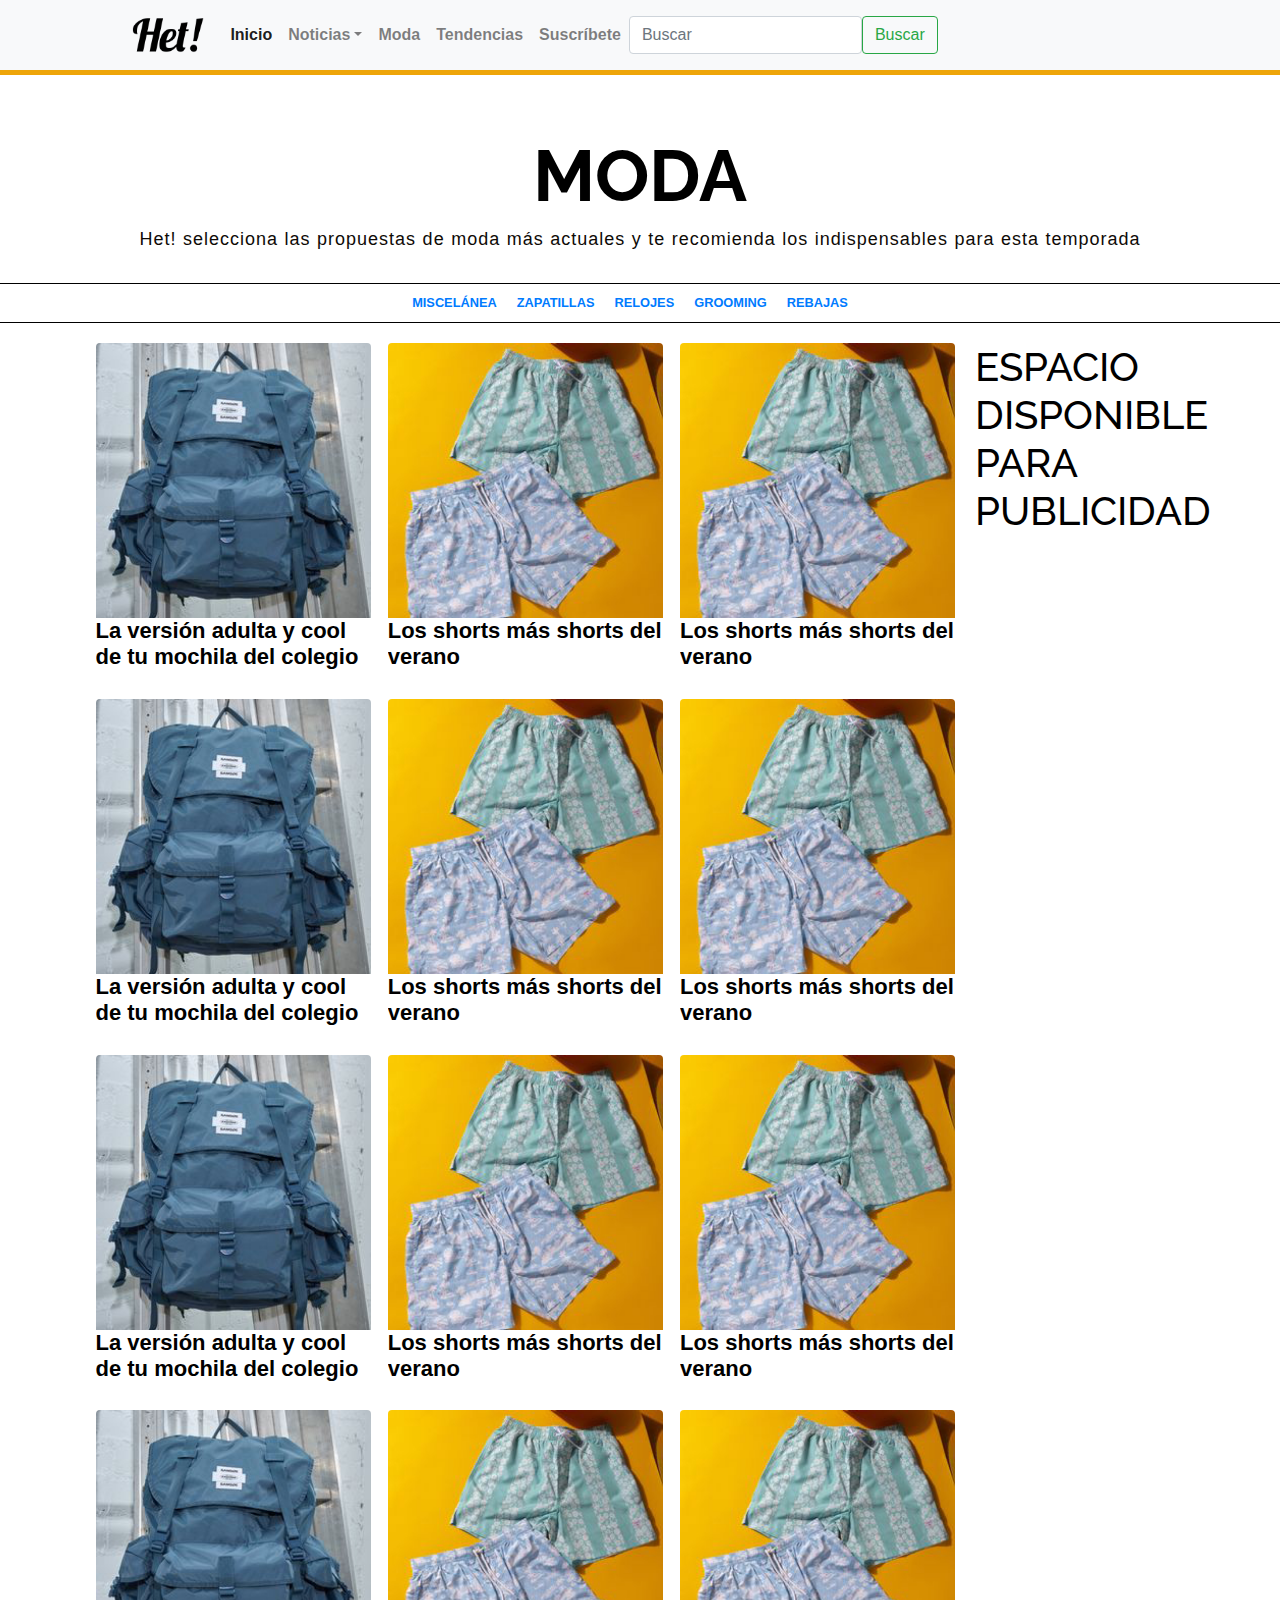
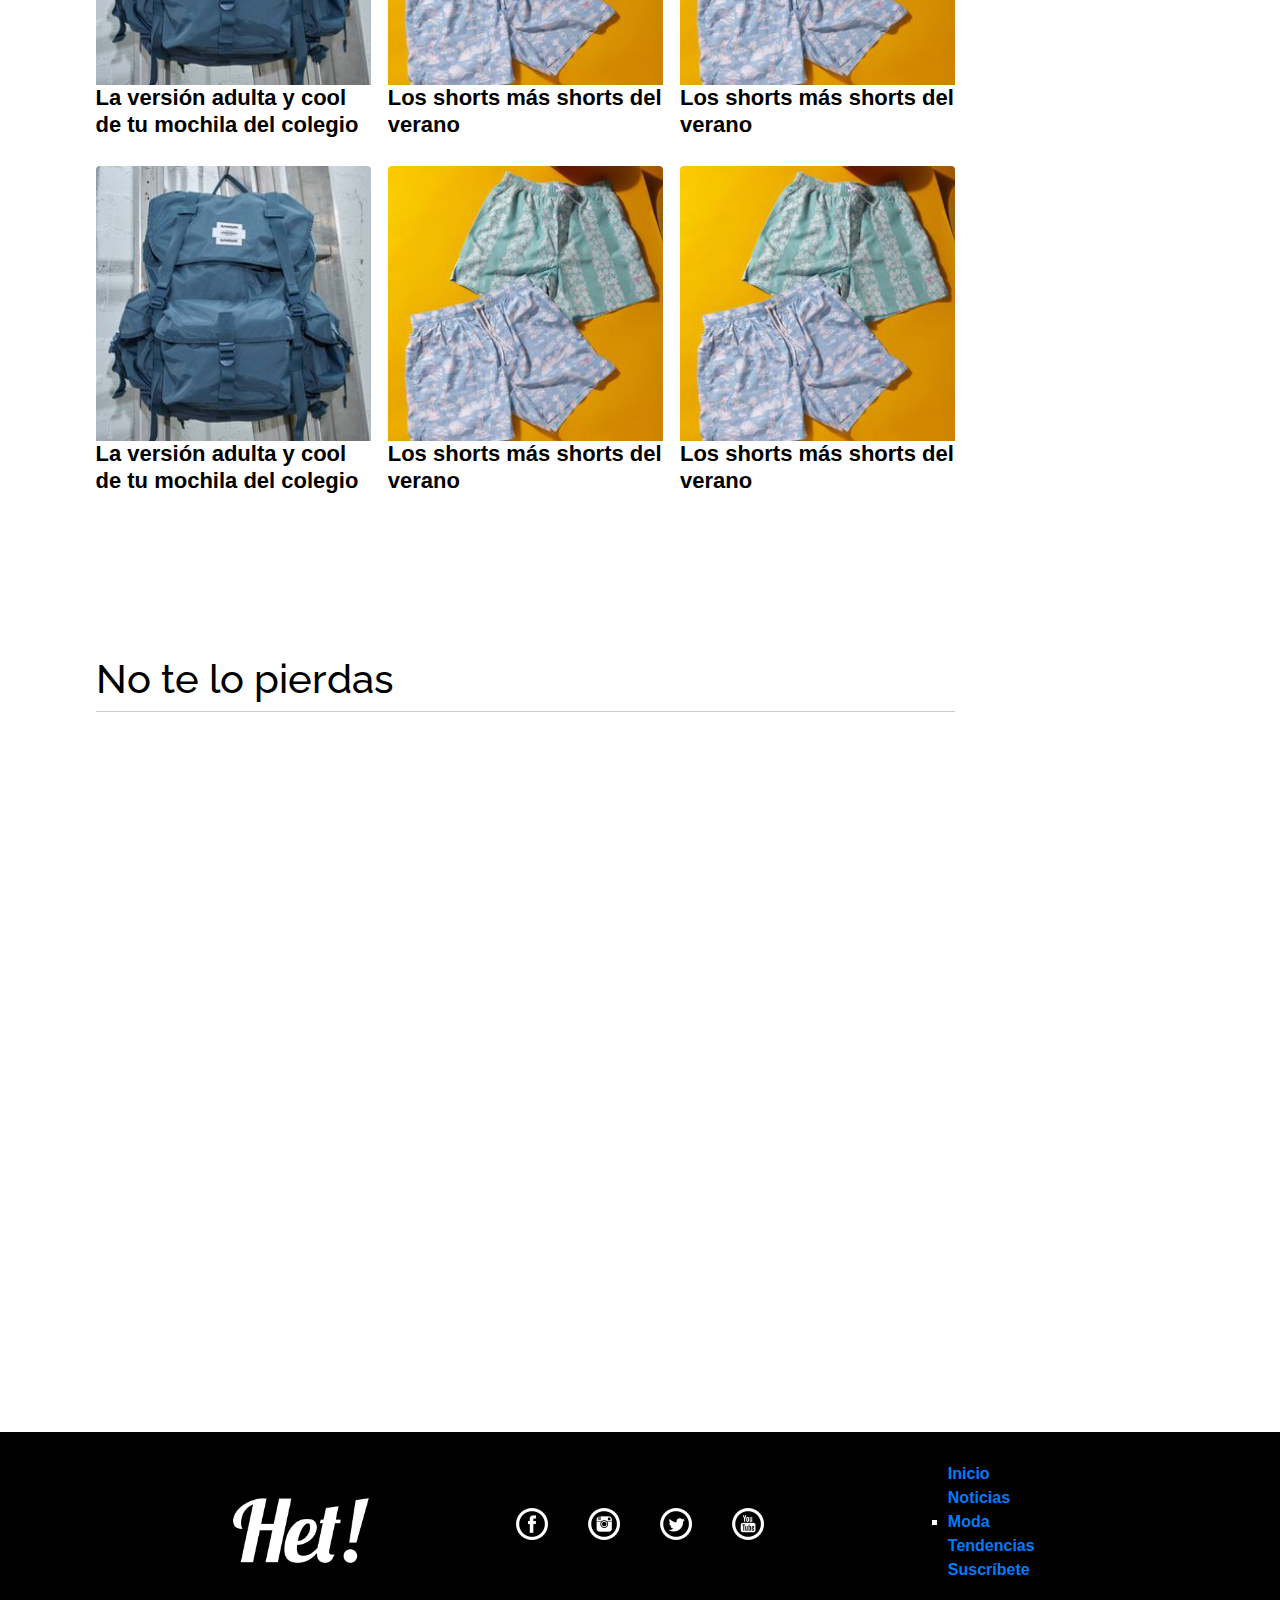
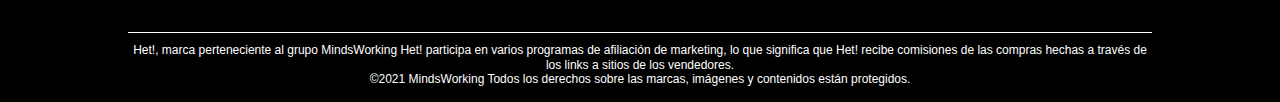
==== pages/moda.html @ ad74286b "primer-commit" ====
<!DOCTYPE html>
<html lang="en">
<head>
    <meta charset="UTF-8">
    <meta http-equiv="X-UA-Compatible" content="IE=edge">
    <meta name="viewport" content="width=device-width, initial-scale=1.0">
    <meta name="description" content="Moda, últimas tendencias de temporada en moda, Consejos de belleza y  total looks  ">
    <meta name="keywords" content="moda, ropa, looks, belleza, cuidado personal, Grooming, temporada">
    <link rel="stylesheet" href="https://maxcdn.bootstrapcdn.com/bootstrap/4.5.2/css/bootstrap.min.css">
    <link href="https://cdn.jsdelivr.net/npm/bootstrap@5.0.2/dist/css/bootstrap.min.css" rel="stylesheet" integrity="sha384-EVSTQN3/azprG1Anm3QDgpJLIm9Nao0Yz1ztcQTwFspd3yD65VohhpuuCOmLASjC" crossorigin="anonymous">
    <link rel="stylesheet" href="../scss/styles.css">
    <link rel="preconnect" href="https://fonts.googleapis.com">
    <link rel="preconnect" href="https://fonts.gstatic.com" crossorigin>
    <link href="https://fonts.googleapis.com/css2?family=Raleway:wght@900&display=swap" rel="stylesheet">
    
    <title>Moda | Het!</title>
</head>
<body>
    <!--este es el principio del sitio web-->
    <div class="moda">
        <header class="header">
            <div class="cabecera">
                <div class="container-fluid">
                    <nav class="navbar navbar-expand-lg navbar-light bg-light" >
                        <div class="imagen">
                            <a class="navbar-brand" href="../index.html">
                                <img src="../imagenes/hetlog.png"  height= "44" alt="">
                            </a>
                        </div>
                        <button class="navbar-toggler" type="button" data-bs-toggle="collapse" data-bs-target="#navbarSupportedContent" aria-controls="navbarSupportedContent" aria-expanded="false" aria-label="Toggle navigation">
                            <span class="navbar-toggler-icon"></span>
                        </button>
                        <div class="collapse navbar-collapse" id="navbarSupportedContent">
                            <ul class="navbar-nav ms-auto mb-2 mb-lg-0">
                                <li class="nav-item">
                                    <a class="nav-link active" aria-current="page" href="../index.html">Inicio <a>
                                </li>
                                <li class="nav-item dropdown"><a class="nav-link dropdown-toggle" href="pages/noticias.html" id="navbarDropdown" role="button" data-bs-toggle="dropdown" aria-expanded="false">Noticias</a>
                                    <ul class="dropdown-menu" aria-labelledby="navbarDropdown">
                                        <li><a class="dropdown-item" href="noticias.html">Editorial</a></li>
                                        <li><hr class="dropdown-divider"></li>
                                        <li><a class="dropdown-item" href="noticias.html">Política</a></li>
                                        <li><hr class="dropdown-divider"></li>
                                        <li><a class="dropdown-item" href="noticias.html">Cultura</a></li>
                                        <li><hr class="dropdown-divider"></li>
                                        <li><a class="dropdown-item" href="noticias.html">Deportes</a></li>
                                    </ul>
                                </li>
                                <li class="nav-item"><a class="nav-link" href="../pages/moda.html ">Moda</a></li>
                                <li class="nav-item"><a class="nav-link" href="../pages/tendencias.html">Tendencias</a></li>
                                <li class="nav-item"><a class="nav-link" href="../pages/suscribirse.html">Suscríbete</a></li>
                            </ul>
                            <form class="d-flex" >
                                <input class="form-control me-2" type="search" placeholder="Buscar" aria-label="buscar">
                                <button class="btn btn-outline-success" type="submit">Buscar</button>
                            </form>
                        </div>
                    </div>
                </nav>
            </div>
            <div class="lineaNaranja"></div>
        </header> 
        <section class="menuModa">
            <div class="seccion"><h1>Moda</h1> <p>Het! selecciona las propuestas de moda más actuales y te recomienda los indispensables para esta temporada</p>
            </div>
            <div class="nav_moda">
                <nav class="nav_moda_list">
                    <ul>
                        <li ><a href=""> MISCELÁNEA </a></li>
                        <li><a href="">ZAPATILLAS </a></li>
                        <li><a href="">RELOJES</a></li>
                        <li><a href="">GROOMING</a></li>
                        <li><a href=""> REBAJAS</a></li>
                    </ul>
                </nav>
            </div>
        </section>-->
        <section class="galery"><!--Sección2 zapatillas--> 
            <div class="flex1">
                <div class="block">
                    <div class="card">
                        <div class="card__thumbnail">
                            <img class=card__img src="../imagenes/mochila.jpg" alt="mochila"width=100% > 
                        </div>
                        <div class="card__enlace">
                            <a class=card__link href="">
                                <h2 class=card__titulo>La versión adulta y cool de tu mochila del colegio</h2>
                            </a>
                        </div>
                    </div>
                    <div class="card">
                        <div class="card__thumbnail">
                            <img class=card__img src="../imagenes/shorts.jpg" alt="shorts de baño">
                        </div>
                        <div class="card__enlace">
                            <a class="card__link" href="">
                                <h2 class="card__titulo">Los shorts más shorts del verano</h2>
                            </a>
                        </div>
                    </div>
                    <div class="card">
                        <div class="card__thumbnail">
                            <img class=card__img src="../imagenes/shorts.jpg" alt="shorts de baño">
                        </div>
                        <div class="card__enlace">
                            <a class="card__link" href="">
                                <h2 class="card__titulo">Los shorts más shorts del verano</h2>
                            </a>
                        </div>
                    </div>
                </div>
                <div class="block">
                    <div class="card">
                        <div class="card__thumbnail">
                            <img class=card__img src="../imagenes/mochila.jpg" alt="mochila"width=100% > 
                        </div>
                        <div class="card__enlace">
                            <a class=card__link href="">
                                <h2 class=card__titulo>La versión adulta y cool de tu mochila del colegio</h2>
                            </a>
                        </div>
                    </div>
                    <div class="card">
                        <div class="card__thumbnail">
                            <img class=card__img src="../imagenes/shorts.jpg" alt="shorts de baño">
                        </div>
                        <div class="card__enlace">
                            <a class="card__link" href="">
                                <h2 class="card__titulo">Los shorts más shorts del verano</h2>
                            </a>
                        </div>
                    </div>
                    <div class="card">
                        <div class="card__thumbnail">
                            <img class=card__img src="../imagenes/shorts.jpg" alt="shorts de baño">
                        </div>
                        <div class="card__enlace">
                            <a class="card__link" href="">
                                <h2 class="card__titulo">Los shorts más shorts del verano</h2>
                            </a>
                        </div>
                    </div>
                </div>
                <div class="block">
                    <div class="card">
                        <div class="card__thumbnail">
                            <img class=card__img src="../imagenes/mochila.jpg" alt="mochila"width=100% > 
                        </div>
                        <div class="card__enlace">
                            <a class=card__link href="">
                                <h2 class=card__titulo>La versión adulta y cool de tu mochila del colegio</h2>
                            </a>
                        </div>
                    </div>
                    <div class="card">
                        <div class="card__thumbnail">
                            <img class=card__img src="../imagenes/shorts.jpg" alt="shorts de baño">
                        </div>
                        <div class="card__enlace">
                            <a class="card__link" href="">
                                <h2 class="card__titulo">Los shorts más shorts del verano</h2>
                            </a>
                        </div>
                    </div>
                    <div class="card">
                        <div class="card__thumbnail">
                            <img class=card__img src="../imagenes/shorts.jpg" alt="shorts de baño">
                        </div>
                        <div class="card__enlace">
                            <a class="card__link" href="">
                                <h2 class="card__titulo">Los shorts más shorts del verano</h2>
                            </a>
                        </div>
                    </div>
                </div>
                <div class="block">
                    <div class="card">
                        <div class="card__thumbnail">
                            <img class=card__img src="../imagenes/mochila.jpg" alt="mochila"width=100% > 
                        </div>
                        <div class="card__enlace">
                            <a class=card__link href="">
                                <h2 class=card__titulo>La versión adulta y cool de tu mochila del colegio</h2>
                            </a>
                        </div>
                    </div>
                    <div class="card">
                        <div class="card__thumbnail">
                            <img class=card__img src="../imagenes/shorts.jpg" alt="shorts de baño">
                        </div>
                        <div class="card__enlace">
                            <a class="card__link" href="">
                                <h2 class="card__titulo">Los shorts más shorts del verano</h2>
                            </a>
                        </div>
                    </div>
                    <div class="card">
                        <div class="card__thumbnail">
                            <img class=card__img src="../imagenes/shorts.jpg" alt="shorts de baño">
                        </div>
                        <div class="card__enlace">
                            <a class="card__link" href="">
                                <h2 class="card__titulo">Los shorts más shorts del verano</h2>
                            </a>
                        </div>
                    </div>
                </div>
                <div class="block">
                    <div class="card">
                        <div class="card__thumbnail">
                            <img class=card__img src="../imagenes/mochila.jpg" alt="mochila"width=100% > 
                        </div>
                        <div class="card__enlace">
                            <a class=card__link href="">
                                <h2 class=card__titulo>La versión adulta y cool de tu mochila del colegio</h2>
                            </a>
                        </div>
                    </div>
                    <div class="card">
                        <div class="card__thumbnail">
                            <img class=card__img src="../imagenes/shorts.jpg" alt="shorts de baño">
                        </div>
                        <div class="card__enlace">
                            <a class="card__link" href="">
                                <h2 class="card__titulo">Los shorts más shorts del verano</h2>
                            </a>
                        </div>
                    </div>
                    <div class="card">
                        <div class="card__thumbnail">
                            <img class=card__img src="../imagenes/shorts.jpg" alt="shorts de baño">
                        </div>
                        <div class="card__enlace">
                            <a class="card__link" href="">
                                <h2 class="card__titulo">Los shorts más shorts del verano</h2>
                            </a>
                        </div>
                    </div>
                </div>
            </div>
        </section>
        <section class="galery2"> 
            <div class="multimedia">
                <h1 class="multimedia__titulo">No te lo pierdas</h1>
                <div class="multimedia__lineaGris"></div>  
                <iframe class="multimedia__video"  src="https://www.youtube.com/embed/0ZiB2ycgW0U" title="YouTube video player" frameborder="0" allow="accelerometer; autoplay; clipboard-write; encrypted-media; gyroscope; picture-in-picture" allowfullscreen="">
                </iframe>
            </div>

        </section>
        <section class="publicidad"> <!--Sección2 Grooming-->
            <div><h1>ESPACIO DISPONIBLE PARA PUBLICIDAD</h1></div>
        </section>
        <footer class="footer">
            <div class="contenedorFooter">
                <div class="logoFooter">
                    <img class="logoFooter__img" src="../imagenes/het-white.png" alt="">
                </div>
                <div class="social">
                    <ul class="social__list">
                        <li class="social__item" > 
                            <a class="social__link" href="https://es-la.facebook.com/" target="_blank">
                                <img class="social__img" src="../imagenes/face.png" alt="">
                            </a>
                        </li>
                        <li class="social__item">
                            <a class="social__link" href="https://www.instagram.com/?hl=es-la" target="_blank">
                                <img class="social__img" src="../imagenes/ig.png" alt="">
                            </a>
                        </li>
                        <li class="social__item">
                            <a class="social__link" href="https://twitter.com/"target="_blank">
                                <img class="social__img" src="../imagenes/twitter.png" alt="">
                            </a>
                        </li>
                        <li class="social__item">
                            <a class="social__link" href="https://youtube.com/"target="_blank">
                                <img class="social__img" src="../imagenes/utube.png" alt="">
                            </a>
                        </li>
                    </ul>
                </div>
                <div class="cajaMenu">
                    <nav class="navfooter">
                        <ul class="navfooter__list">
                            <li class="navfooter__item ">
                                <a class="navfooter__link" href="../index.html">Inicio</a>
                            </li>
                            <li class="navfooter__item">
                                <a class="navfooter__link" href="noticias.html">Noticias</a>
                            </li>
                            <li class="navfooter__item navfooter__item--active">
                                <a class="navfooter__link " href="moda.html">Moda</a>
                            </li>
                            <li class="navfooter__item">
                                <a class="navfooter__link" href="tendencias.html">Tendencias</a>
                            </li>
                            <li class="navfooter__item"> 
                                <a class="navfooter__link" href="suscribete.html">Suscríbete</a>
                            </li>
                        </ul>
                    </nav>
                </div>
            </div>
            <div class="creditos">
                <h3>Het!, marca perteneciente al grupo MindsWorking
                    Het! participa en varios programas de afiliación de marketing, lo que significa que Het! recibe comisiones de las compras hechas a través de los links a sitios de los vendedores. <br>
                    ©2021 MindsWorking Todos los derechos sobre las marcas, imágenes y contenidos están protegidos.</h3>
            </div>
        </footer>
    </div>
    <script src="https://cdn.jsdelivr.net/npm/@popperjs/core@2.9.2/dist/umd/popper.min.js" integrity="sha384-IQsoLXl5PILFhosVNubq5LC7Qb9DXgDA9i+tQ8Zj3iwWAwPtgFTxbJ8NT4GN1R8p" crossorigin="anonymous"></script>
    <script src="https://cdn.jsdelivr.net/npm/bootstrap@5.0.2/dist/js/bootstrap.min.js" integrity="sha384-cVKIPhGWiC2Al4u+LWgxfKTRIcfu0JTxR+EQDz/bgldoEyl4H0zUF0QKbrJ0EcQF" crossorigin="anonymous"></script>
    <script src="https://ajax.googleapis.com/ajax/libs/jquery/3.5.1/jquery.min.js"></script>
    <script src="https://cdnjs.cloudflare.com/ajax/libs/popper.js/1.16.0/umd/popper.min.js"></script>
    <script src="https://maxcdn.bootstrapcdn.com/bootstrap/4.5.2/js/bootstrap.min.js"></script>

</body>
</html>
---- scss/styles.css ----
* {
  margin: 0;
  padding: 0;
  -webkit-box-sizing: border-box;
          box-sizing: border-box;
}

/*-------GRIDS AREAS-------*/
.mother {
  display: -ms-grid;
  display: grid;
  -ms-grid-columns: (1fr)[4];
      grid-template-columns: repeat(4, 1fr);
  -ms-grid-rows: 0.075fr 0.65fr 1fr 0.2fr 0.5fr 0.30fr;
      grid-template-rows: 0.075fr 0.65fr 1fr 0.2fr 0.5fr 0.30fr;
  grid-gap: 20px;
      grid-template-areas: "header header header header" "principal principal principal principal" "last last last last" "wish wish wish wish" "leer leer leer leer" "footer footer footer footer";
}

header {
  -ms-grid-row: 1;
  -ms-grid-column: 1;
  -ms-grid-column-span: 4;
  grid-area: header;
  width: 100%;
  background-color: #f8f9fa;
  position: fixed;
  top: 0px;
  z-index: 1000;
}

header .lineaNaranja {
  background-color: #eea509;
  width: 100%;
  height: 5px;
  z-index: 2000;
}

.principal {
  -ms-grid-row: 2;
  -ms-grid-column: 1;
  -ms-grid-column-span: 4;
  grid-area: principal;
}

.last {
  -ms-grid-row: 3;
  -ms-grid-column: 1;
  -ms-grid-column-span: 3;
  grid-area: last;
}

.wish {
  -ms-grid-row: 4;
  -ms-grid-column: 1;
  -ms-grid-column-span: 3;
  grid-area: wish;
}

.leer {
  -ms-grid-row: 5;
  -ms-grid-column: 1;
  -ms-grid-column-span: 4;
  grid-area: leer;
}

.footer {
  -ms-grid-row: 5;
  -ms-grid-column: 1;
  -ms-grid-column-span: 4;
  grid-area: footer;
  background-color: black;
}

/*SECCIONES-------------------------------------*/
/*-----HEADER-----*/
.cabecera {
  /*caja contenedora de logo +menu*/
  width: 82.5%;
  height: 70px;
  margin: auto;
  padding: 0%;
}

.cabecera .container-fluid {
  padding-right: 0;
  padding-left: 0;
  margin: 0;
}

.cabecera .container-fluid .navbar {
  height: 100%;
  width: 100%;
  margin: 0;
}

.cabecera .container-fluid .navbar .nav-item {
  font-family: Arial, Helvetica, sans-serif;
  font-weight: bold;
}

/*PRINCIPAL CARROUSEL ----*/
#demo {
  width: 80%;
  margin-left: auto;
  margin-right: auto;
  padding-top: 25px;
}

#demo .carousel-inner img {
  width: 100%;
  height: 100%;
}

#demo .carousel-caption h1 {
  color: white;
  text-shadow: 1px 1px 5px black;
}

/*----LO ULTIMO ----*/
.columnasContenedor {
  width: 80%;
  height: auto;
  -webkit-box-sizing: border-box;
          box-sizing: border-box;
  margin-right: auto;
  margin-left: auto;
  margin-bottom: 30px;
  display: -webkit-box;
  display: -ms-flexbox;
  display: flex;
  -webkit-box-orient: horizontal;
  -webkit-box-direction: normal;
      -ms-flex-direction: row;
          flex-direction: row;
  -ms-flex-wrap: nowrap;
      flex-wrap: nowrap;
  -webkit-box-align: stretch;
      -ms-flex-align: stretch;
          align-items: stretch;
  -webkit-box-pack: justify;
      -ms-flex-pack: justify;
          justify-content: space-between;
  -ms-flex-preferred-size: 100%;
      flex-basis: 100%;
}

.columnasContenedor .column1 {
  width: 48%;
  -ms-flex-wrap: nowrap;
      flex-wrap: nowrap;
  display: -webkit-box;
  display: -ms-flexbox;
  display: flex;
  -webkit-box-orient: vertical;
  -webkit-box-direction: normal;
      -ms-flex-direction: column;
          flex-direction: column;
  overflow: hidden;
  -webkit-box-flex: 1;
      -ms-flex-positive: 1;
          flex-grow: 1;
  margin-right: 15px;
}

.columnasContenedor .column1 .art__img--big {
  width: 120%;
}

.columnasContenedor .column2 {
  width: 24%;
  display: -webkit-box;
  display: -ms-flexbox;
  display: flex;
  -webkit-box-orient: vertical;
  -webkit-box-direction: normal;
      -ms-flex-direction: column;
          flex-direction: column;
  -ms-flex-line-pack: center;
      align-content: center;
  -ms-flex-wrap: nowrap;
      flex-wrap: nowrap;
  overflow: hidden;
  margin-right: 15px;
  -webkit-box-pack: justify;
      -ms-flex-pack: justify;
          justify-content: space-between;
}

.columnasContenedor .column2 .art__img {
  width: 100%;
}

.columnasContenedor .column3 {
  width: 24%;
  display: -webkit-box;
  display: -ms-flexbox;
  display: flex;
  -webkit-box-orient: vertical;
  -webkit-box-direction: normal;
      -ms-flex-direction: column;
          flex-direction: column;
  -webkit-box-pack: justify;
      -ms-flex-pack: justify;
          justify-content: space-between;
  -ms-flex-wrap: nowrap;
      flex-wrap: nowrap;
}

.columnasContenedor .column3 .art__img {
  width: 100%;
}

/*----LISTA DE DESEOS ----*/
.flex1 {
  margin-left: auto;
  margin-right: auto;
  width: 80%;
  height: 365px;
  display: -webkit-box;
  display: -ms-flexbox;
  display: flex;
  -webkit-box-orient: horizontal;
  -webkit-box-direction: normal;
      -ms-flex-direction: row;
          flex-direction: row;
  -ms-flex-wrap: wrap;
      flex-wrap: wrap;
  -webkit-box-pack: justify;
      -ms-flex-pack: justify;
          justify-content: space-between;
}

.flex1 .block {
  width: 49%;
  height: 365px;
  overflow: hidden;
  display: -webkit-box;
  display: -ms-flexbox;
  display: flex;
  -webkit-box-orient: horizontal;
  -webkit-box-direction: normal;
      -ms-flex-direction: row;
          flex-direction: row;
  -ms-flex-wrap: nowrap;
      flex-wrap: nowrap;
  -webkit-box-pack: justify;
      -ms-flex-pack: justify;
          justify-content: space-between;
}

.flex1 .block .card {
  width: 48%;
  overflow: hidden;
  border: none;
}

.flex1 .block .card__img {
  width: 100%;
}

/*---- PARA LEER ----*/
.flex2 {
  margin-left: auto;
  margin-right: auto;
  width: 80%;
  height: 600px;
  display: -webkit-box;
  display: -ms-flexbox;
  display: flex;
  -webkit-box-orient: horizontal;
  -webkit-box-direction: normal;
      -ms-flex-direction: row;
          flex-direction: row;
  -ms-flex-wrap: wrap;
      flex-wrap: wrap;
  -webkit-box-pack: justify;
      -ms-flex-pack: justify;
          justify-content: space-between;
  margin-bottom: 100px;
}

.flex2 .bloqueXl {
  width: 60%;
  height: 100%;
  overflow: hidden;
  border-bottom: solid 1px #c9c9c9;
}

.flex2 .bloqueXl__img {
  width: 120%;
}

.flex2 .bloqueSm {
  width: 38.5%;
  height: 100%;
  display: -webkit-box;
  display: -ms-flexbox;
  display: flex;
  -webkit-box-orient: vertical;
  -webkit-box-direction: normal;
      -ms-flex-direction: column;
          flex-direction: column;
  -webkit-box-pack: justify;
      -ms-flex-pack: justify;
          justify-content: space-between;
}

.flex2 .bloqueSm .card1 {
  width: 100%;
  height: 23%;
  overflow: hidden;
  display: -webkit-inline-box;
  display: -ms-inline-flexbox;
  display: inline-flex;
  -webkit-box-align: center;
      -ms-flex-align: center;
          align-items: center;
  border-bottom: solid 1px #c9c9c9;
  padding-bottom: 8px;
  margin-top: 0px;
}

.flex2 .bloqueSm .card1__img {
  height: 100%;
}

.flex2 .bloqueSm .card1__titulo {
  padding-left: 10px;
}

/*----FOOTER ----*/
.contenedorFooter {
  width: 80%;
  height: 200px;
  margin-bottom: 0px;
  display: -webkit-box;
  display: -ms-flexbox;
  display: flex;
  margin-left: auto;
  margin-right: auto;
  -webkit-box-orient: horizontal;
  -webkit-box-direction: normal;
      -ms-flex-direction: row;
          flex-direction: row;
}

.contenedorFooter .logoFooter {
  width: 33.33%;
  height: 100%;
  background-color: black;
  display: -webkit-box;
  display: -ms-flexbox;
  display: flex;
  -webkit-box-align: center;
      -ms-flex-align: center;
          align-items: center;
  justify-items: center;
}

.contenedorFooter .logoFooter__img {
  width: 150px;
  height: 150px;
  margin-left: auto;
  margin-right: auto;
}

.contenedorFooter .social {
  width: 33.33%;
  height: 100%;
  display: -webkit-box;
  display: -ms-flexbox;
  display: flex;
  -webkit-box-orient: vertical;
  -webkit-box-direction: normal;
      -ms-flex-direction: column;
          flex-direction: column;
  -webkit-box-align: center;
      -ms-flex-align: center;
          align-items: center;
  -webkit-box-pack: center;
      -ms-flex-pack: center;
          justify-content: center;
}

.contenedorFooter .social__list {
  display: -webkit-box;
  display: -ms-flexbox;
  display: flex;
  text-decoration: none;
  list-style: none;
}

.contenedorFooter .social__item {
  padding: 20px;
  text-decoration: none;
}

.contenedorFooter .cajaMenu {
  width: 33.33%;
  height: 100%;
  display: -webkit-box;
  display: -ms-flexbox;
  display: flex;
  -webkit-box-align: center;
      -ms-flex-align: center;
          align-items: center;
  -webkit-box-pack: center;
      -ms-flex-pack: center;
          justify-content: center;
}

.contenedorFooter .cajaMenu .navfooter__list {
  color: white;
  font-family: Helvetica, sans-serif;
  font-weight: bold;
  padding-bottom: 5px;
  padding-left: 20px;
  text-decoration: none;
  list-style: none;
}

.contenedorFooter .cajaMenu .navfooter__item--active {
  list-style: square;
}

.contenedorFooter .cajaMenu .navfooter__link:hover {
  text-decoration: none;
}

.contenedorFooter .cajaMenu .navfooter__link:visited {
  color: white;
}

.creditos {
  width: 80%;
  height: 70px;
  margin-left: auto;
  margin-right: auto;
  margin-bottom: 0;
  background-color: black;
  border-top: solid white 1px;
}

/*----ELEMENTOS----*/
ol {
  font-style: italic;
  font-weight: bold;
  font-family: Arial, Helvetica, sans-serif;
  font-size: 1rem;
  color: #e7880c;
  font-weight: bold;
  padding-bottom: 20px;
  list-style-type: lower-latin;
  list-style-position: inside;
}

ol li {
  padding-bottom: 10px;
  padding-top: 10px;
}

ol li a {
  text-decoration: none;
}

.lista {
  color: #3e3e3f;
  font-family: Helvetica, sans-serif;
  font-weight: bold;
  display: -webkit-box;
  display: -ms-flexbox;
  display: flex;
  -webkit-box-align: center;
      -ms-flex-align: center;
          align-items: center;
}

.lista li {
  padding: 25px 20px;
  list-style: none;
}

.lista li:hover {
  background-color: #c9c9c9;
  -webkit-transition: 1s;
  transition: 1s;
}

.submenu {
  position: absolute;
  display: none;
}

.submenu li {
  display: block;
  -ms-flex-line-pack: center;
      align-content: center;
}

.submenu li:hover ul {
  display: block;
  background-color: #e0dedb;
  width: inherit;
  -ms-flex-line-pack: center;
      align-content: center;
}

h1 {
  color: black;
  font-family: 'Raleway', sans-serif;
  font-size: 2.5rem;
}

h2 {
  font-family: Arial, Helvetica, sans-serif;
  font-weight: bold;
  font-size: 1.375rem;
  color: black;
  padding-left: 0px;
}

h3 {
  font-family: Arial, Helvetica, sans-serif;
  font-weight: normal;
  font-size: 0.75rem;
  color: white;
  padding-left: 0px;
  text-align: center;
  padding-top: 10px;
}

p {
  color: black;
  font-family: Arial,sans-serif;
  text-align: left;
  text-justify: distribute;
  text-transform: initial;
  letter-spacing: 1px;
  word-spacing: 0.5px;
  font-size: 1.125rem;
  line-height: 1.6rem;
  letter-spacing: 1px;
  margin-top: 5px;
  padding-left: 0px;
}

a {
  text-decoration: none;
}

.separador {
  width: 80%;
  margin-left: auto;
  margin-right: auto;
}

.separador .lineaGris {
  width: 100%;
  height: 1px;
  background-color: #c9c9c9;
  margin-bottom: 30px;
}

.moda {
  display: -ms-grid;
  display: grid;
  -ms-grid-columns: (1fr)[4];
      grid-template-columns: repeat(4, 1fr);
  -ms-grid-rows: 0.070fr 0.30fr 2.5fr 1fr 0.30fr;
      grid-template-rows: 0.070fr 0.30fr 2.5fr 1fr 0.30fr;
  grid-gap: 20px;
      grid-template-areas: "header header header header" "principal principal principal principal" "last last last publicidad" "wish wish wish publicidad" "footer footer footer footer";
}

.menuModa {
  -ms-grid-row: 2;
  -ms-grid-column: 1;
  -ms-grid-column-span: 4;
  grid-area: principal;
}

.menuModa .seccion {
  width: 100%;
  height: 150px;
  margin-top: 60px;
  /*background-image: linear-gradient( rgb(255, 187, 0) 10%, rgba(255, 255, 255, 0.062) 90%);*/
  text-align: center;
}

.menuModa .seccion p {
  text-align: center;
  color: #0e0a06;
}

.menuModa .seccion h1 {
  text-align: center;
  -webkit-box-pack: center;
      -ms-flex-pack: center;
          justify-content: center;
  font-size: 72px;
  font-weight: bolder;
  text-transform: uppercase;
}

.menuModa .nav_moda {
  width: 100%;
  height: 40px;
  border-top: solid 1px black;
  border-bottom: solid 1px black;
  display: -webkit-box;
  display: -ms-flexbox;
  display: flex;
  -webkit-box-align: center;
      -ms-flex-align: center;
          align-items: center;
  -webkit-box-pack: center;
      -ms-flex-pack: center;
          justify-content: center;
}

.menuModa .nav_moda .nav_moda_list {
  display: -webkit-box;
  display: -ms-flexbox;
  display: flex;
  width: auto;
  height: 100%;
  margin-left: auto;
  margin-right: auto;
  -webkit-box-align: center;
      -ms-flex-align: center;
          align-items: center;
  -webkit-box-pack: center;
      -ms-flex-pack: center;
          justify-content: center;
}

.menuModa .nav_moda .nav_moda_list ul {
  padding-top: 15px;
  display: -webkit-box;
  display: -ms-flexbox;
  display: flex;
  list-style: none;
  list-style: none;
}

.menuModa .nav_moda .nav_moda_list ul li {
  padding-right: 20px;
  font-family: Arial, Helvetica, sans-serif;
  font-size: 0.8rem;
  font-weight: bold;
  color: black;
}

.menuModa .nav_moda .nav_moda_list ul li a {
  text-decoration: none;
}

.galery {
  -ms-grid-row: 3;
  -ms-grid-column: 1;
  -ms-grid-column-span: 3;
  grid-area: last;
  height: auto;
}

.galery .flex1 {
  width: auto;
  margin-left: 10%;
  height: auto;
  display: -webkit-box;
  display: -ms-flexbox;
  display: flex;
  -webkit-box-orient: vertical;
  -webkit-box-direction: normal;
      -ms-flex-direction: column;
          flex-direction: column;
  -ms-flex-wrap: wrap;
      flex-wrap: wrap;
  -webkit-box-pack: justify;
      -ms-flex-pack: justify;
          justify-content: space-between;
}

.galery .flex1 .block {
  width: auto;
  height: auto;
  overflow: hidden;
  display: -webkit-box;
  display: -ms-flexbox;
  display: flex;
  padding-bottom: 20px;
  -webkit-box-orient: horizontal;
  -webkit-box-direction: normal;
      -ms-flex-direction: row;
          flex-direction: row;
  -ms-flex-wrap: nowrap;
      flex-wrap: nowrap;
  -webkit-box-pack: justify;
      -ms-flex-pack: justify;
          justify-content: space-between;
}

.galery .flex1 .block .card {
  width: 32%;
  overflow: hidden;
  border: none;
}

.galery .flex1 .block .card__img {
  width: 100%;
}

.galery2 {
  -ms-grid-row: 4;
  -ms-grid-column: 1;
  -ms-grid-column-span: 3;
  grid-area: wish;
  height: auto;
}

.galery2 .multimedia {
  width: auto;
  margin-left: 10%;
  height: 100%;
  display: -webkit-box;
  display: -ms-flexbox;
  display: flex;
  -webkit-box-orient: vertical;
  -webkit-box-direction: normal;
      -ms-flex-direction: column;
          flex-direction: column;
  -webkit-box-pack: justify;
      -ms-flex-pack: justify;
          justify-content: space-between;
}

.galery2 .multimedia__lineaGris {
  width: 100%;
  height: 1px;
  background-color: #c9c9c9;
}

.galery2 .multimedia__video {
  width: 100%;
  height: 700px;
}

.publicidad {
  -ms-grid-row: 3;
  -ms-grid-row-span: 2;
  -ms-grid-column: 4;
  grid-area: publicidad;
  width: 100%;
  height: 100%;
}
/*# sourceMappingURL=styles.css.map */
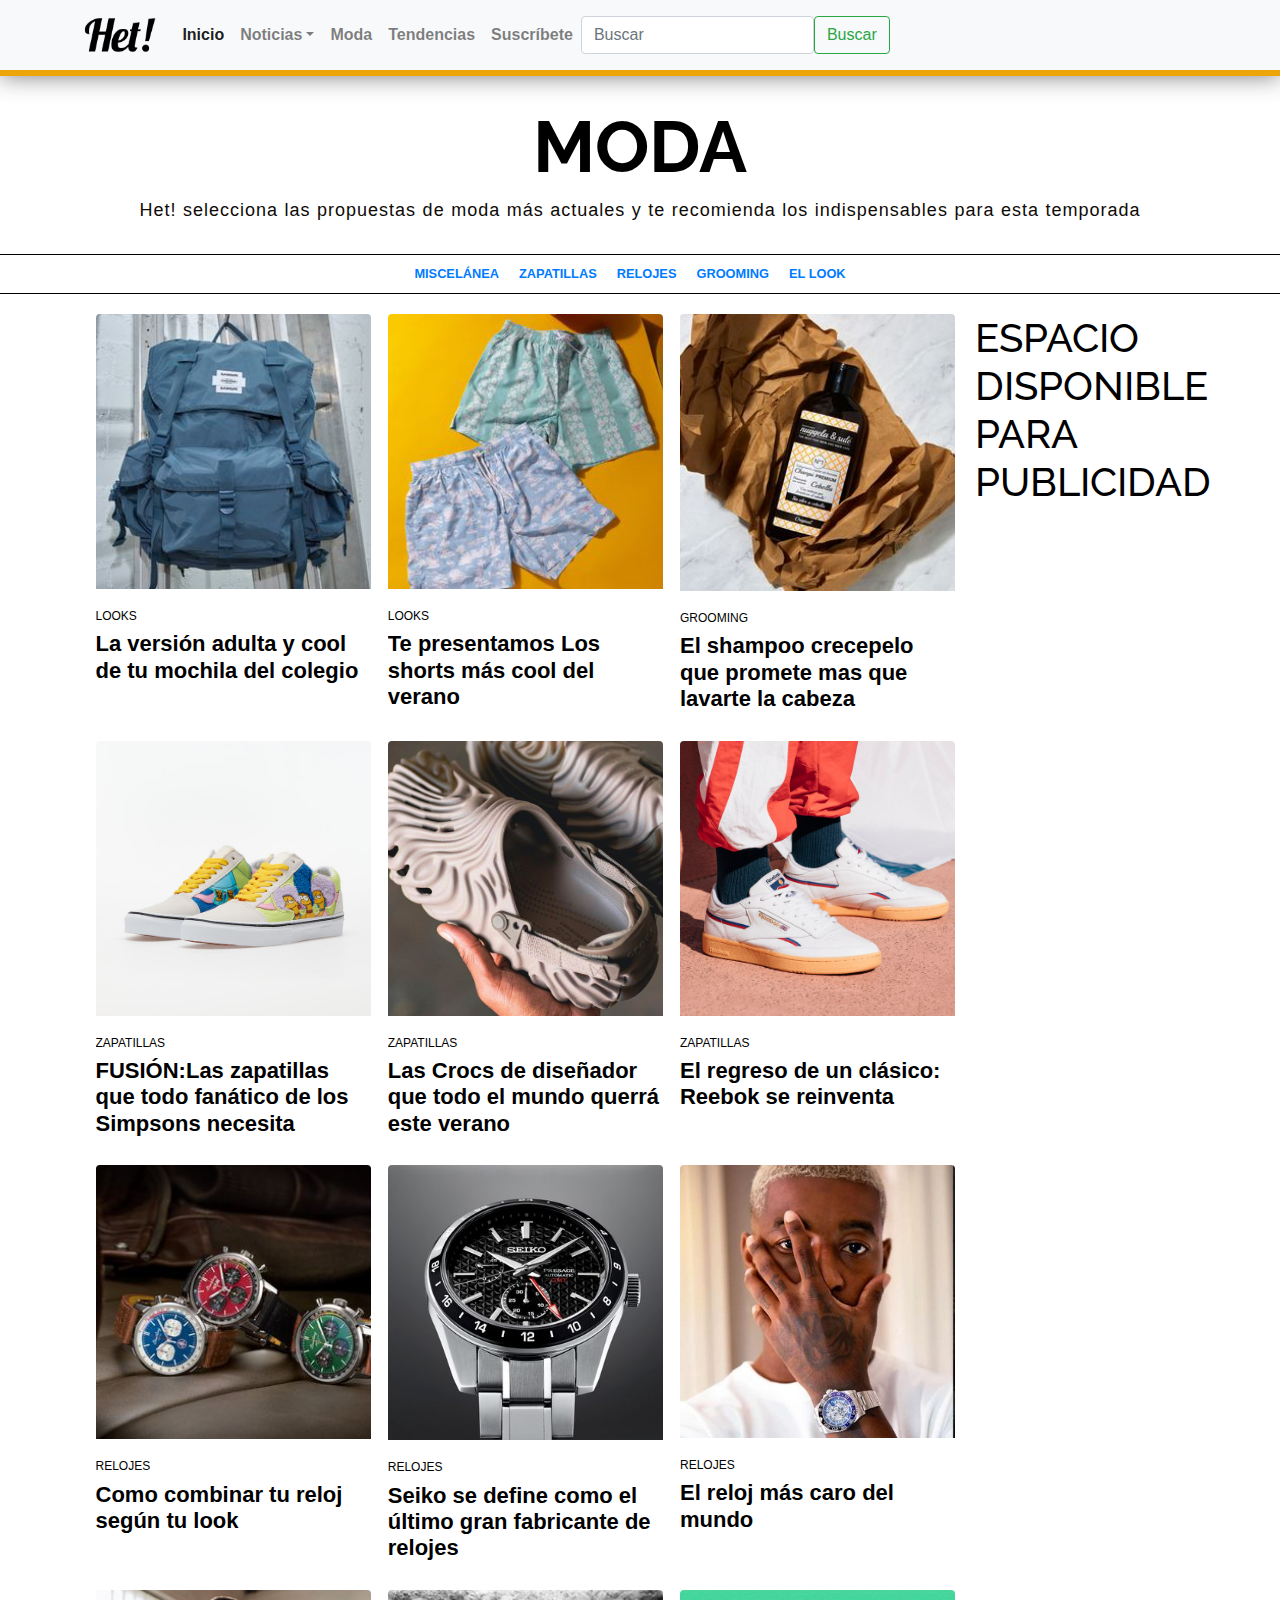
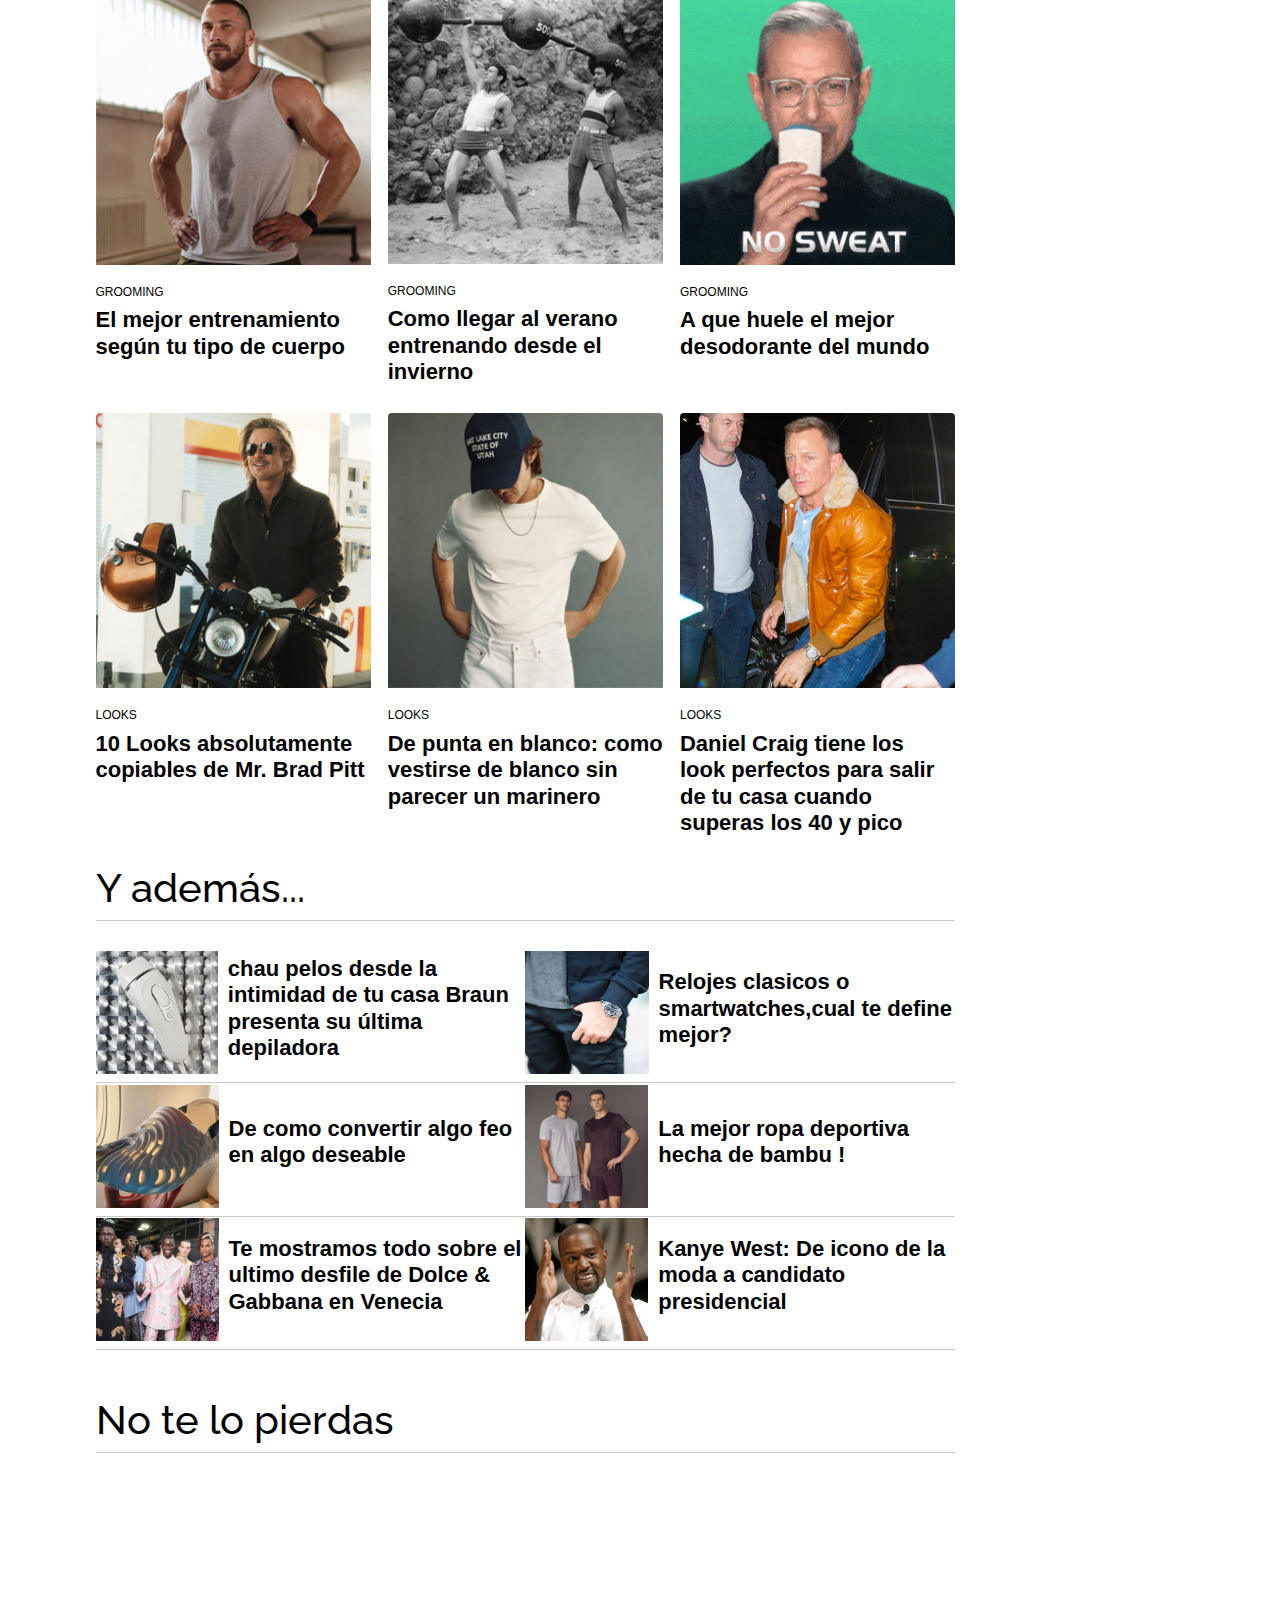
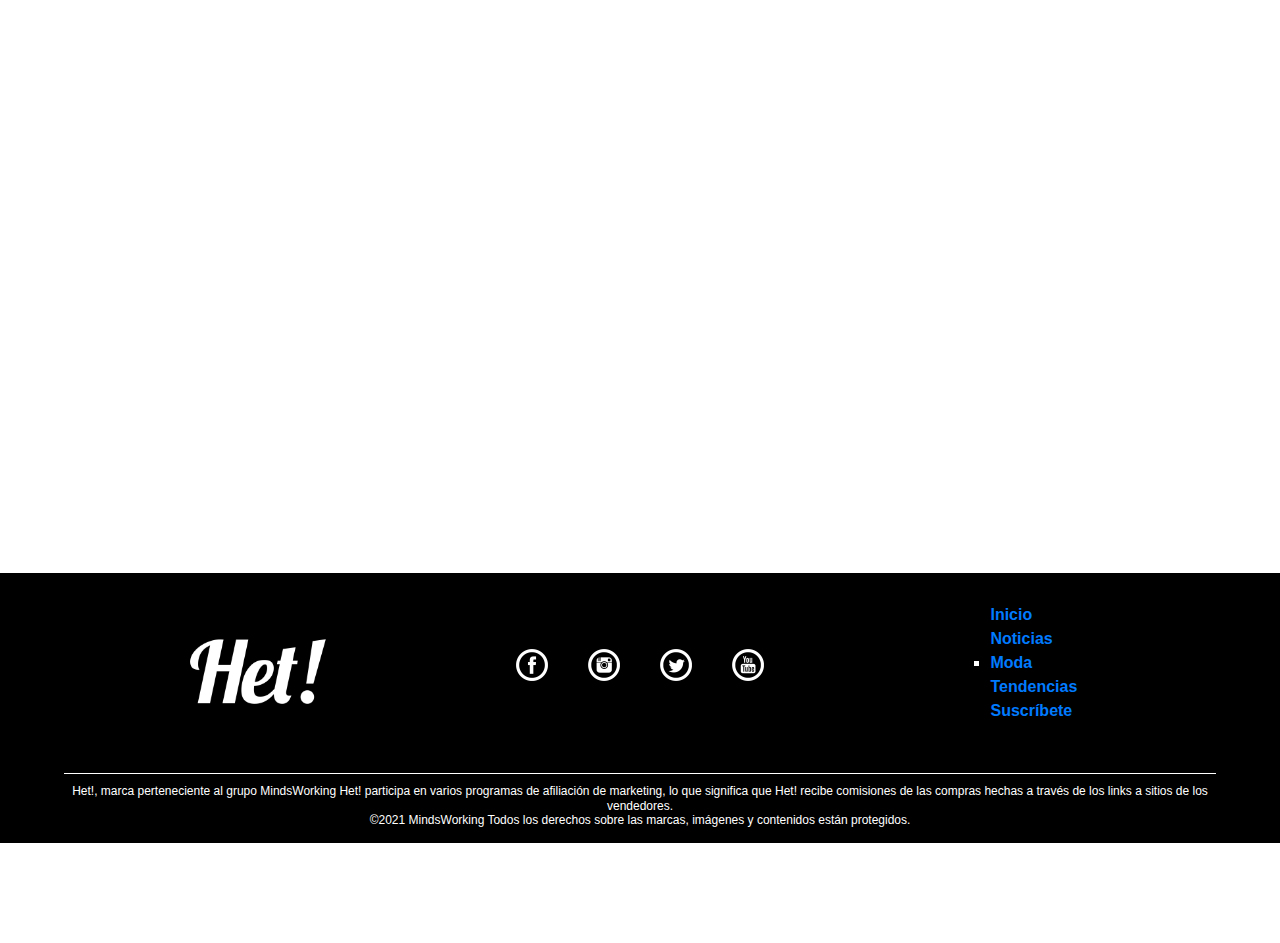
==== commit 7a682c3d: "entrega final" ====
--- a/pages/moda.html
+++ b/pages/moda.html
@@ -48,7 +48,7 @@
                                 </li>
                                 <li class="nav-item"><a class="nav-link" href="../pages/moda.html ">Moda</a></li>
                                 <li class="nav-item"><a class="nav-link" href="../pages/tendencias.html">Tendencias</a></li>
-                                <li class="nav-item"><a class="nav-link" href="../pages/suscribirse.html">Suscríbete</a></li>
+                                <li class="nav-item"><a class="nav-link" href="../pages/suscribete.html">Suscríbete</a></li>
                             </ul>
                             <form class="d-flex" >
                                 <input class="form-control me-2" type="search" placeholder="Buscar" aria-label="buscar">
@@ -70,7 +70,7 @@
                         <li><a href="">ZAPATILLAS </a></li>
                         <li><a href="">RELOJES</a></li>
                         <li><a href="">GROOMING</a></li>
-                        <li><a href=""> REBAJAS</a></li>
+                        <li><a href="">EL LOOK</a></li>
                     </ul>
                 </nav>
             </div>
@@ -80,163 +80,222 @@
                 <div class="block">
                     <div class="card">
                         <div class="card__thumbnail">
-                            <img class=card__img src="../imagenes/mochila.jpg" alt="mochila"width=100% > 
+                            <img class=card__img src="../imagenes/Moda/mochila.jpg" alt="mochila"width=100% > 
                         </div>
                         <div class="card__enlace">
                             <a class=card__link href="">
+                                <h3 class="card__seccion">LOOKS</h3>
                                 <h2 class=card__titulo>La versión adulta y cool de tu mochila del colegio</h2>
                             </a>
                         </div>
                     </div>
                     <div class="card">
                         <div class="card__thumbnail">
-                            <img class=card__img src="../imagenes/shorts.jpg" alt="shorts de baño">
-                        </div>
-                        <div class="card__enlace">
-                            <a class="card__link" href="">
-                                <h2 class="card__titulo">Los shorts más shorts del verano</h2>
-                            </a>
-                        </div>
-                    </div>
-                    <div class="card">
-                        <div class="card__thumbnail">
-                            <img class=card__img src="../imagenes/shorts.jpg" alt="shorts de baño">
-                        </div>
-                        <div class="card__enlace">
-                            <a class="card__link" href="">
-                                <h2 class="card__titulo">Los shorts más shorts del verano</h2>
-                            </a>
-                        </div>
-                    </div>
-                </div>
-                <div class="block">
-                    <div class="card">
-                        <div class="card__thumbnail">
-                            <img class=card__img src="../imagenes/mochila.jpg" alt="mochila"width=100% > 
+                            <img class=card__img src="../imagenes/Moda/shorts.jpg" alt="shorts de baño">
+                        </div>
+                        <div class="card__enlace">
+                            <a class="card__link" href="">
+                                <h3 class="card__seccion">LOOKS</h3>
+                                <h2 class="card__titulo">Te presentamos Los shorts más cool del verano</h2>
+                            </a>
+                        </div>
+                    </div>
+                    <div class="card">
+                        <div class="card__thumbnail">
+                            <img class=card__img src="../imagenes/Moda/shampoo.jpg" alt="shorts de baño">
+                        </div>
+                        <div class="card__enlace">
+                            <a class="card__link" href="">
+                                <h3 class="card__seccion">GROOMING</h3>
+                                <h2 class="card__titulo">El shampoo crecepelo que promete mas que lavarte la cabeza </h2>
+                            </a>
+                        </div>
+                    </div>
+                </div>
+                <div class="block">
+                    <div class="card">
+                        <div class="card__thumbnail">
+                            <img class=card__img src="../imagenes/Moda/Vans-x-The-Simpsons-09.jpg" alt="mochila"width=100% > 
+                        </div>
+                        <div class="card__enlace">
+                            <a class="card__link " href="">
+                                <h3 class="card__seccion">ZAPATILLAS</h3>
+                                <h2 class=card__titulo>FUSIÓN:Las zapatillas que todo fanático de los Simpsons necesita</h2>
+                            </a>
+                        </div>
+                    </div>
+                    <div class="card">
+                        <div class="card__thumbnail">
+                            <img class=card__img src="../imagenes/Moda/crocs.jpg" alt="shorts de baño">
+                        </div>
+                        <div class="card__enlace">
+                            <a class="card__link" href="">
+                                <h3 class="card__seccion">ZAPATILLAS</h3>
+                                <h2 class="card__titulo">Las Crocs de diseñador que todo el mundo querrá este verano</h2>
+                            </a>
+                        </div>
+                    </div>
+                    <div class="card">
+                        <div class="card__thumbnail">
+                            <img class=card__img src="../imagenes/Moda/Reebok.jpg" alt="shorts de baño">
+                        </div>
+                        <div class="card__enlace">
+                            <a class="card__link" href="">
+                                <h3 class="card__seccion">ZAPATILLAS</h3>
+                                <h2 class="card__titulo">El regreso de un clásico: Reebok se reinventa </h2>
+                            </a>
+                        </div>
+                    </div>
+                </div>
+                <div class="block">
+                    <div class="card">
+                        <div class="card__thumbnail">
+                            <img class=card__img src="../imagenes/Moda/1-1630508355.jpg" alt="mochila"width=100% > 
                         </div>
                         <div class="card__enlace">
                             <a class=card__link href="">
-                                <h2 class=card__titulo>La versión adulta y cool de tu mochila del colegio</h2>
-                            </a>
-                        </div>
-                    </div>
-                    <div class="card">
-                        <div class="card__thumbnail">
-                            <img class=card__img src="../imagenes/shorts.jpg" alt="shorts de baño">
-                        </div>
-                        <div class="card__enlace">
-                            <a class="card__link" href="">
-                                <h2 class="card__titulo">Los shorts más shorts del verano</h2>
-                            </a>
-                        </div>
-                    </div>
-                    <div class="card">
-                        <div class="card__thumbnail">
-                            <img class=card__img src="../imagenes/shorts.jpg" alt="shorts de baño">
-                        </div>
-                        <div class="card__enlace">
-                            <a class="card__link" href="">
-                                <h2 class="card__titulo">Los shorts más shorts del verano</h2>
-                            </a>
-                        </div>
-                    </div>
-                </div>
-                <div class="block">
-                    <div class="card">
-                        <div class="card__thumbnail">
-                            <img class=card__img src="../imagenes/mochila.jpg" alt="mochila"width=100% > 
+                                <h3 class="card__seccion">RELOJES</h3>
+                                <h2 class=card__titulo>Como combinar tu reloj según tu look </h2>
+                            </a>
+                        </div>
+                    </div>
+                    <div class="card">
+                        <div class="card__thumbnail">
+                            <img class=card__img src="../imagenes/Moda/seiko.jpg" alt="shorts de baño">
+                        </div>
+                        <div class="card__enlace">
+                            <a class="card__link" href="">
+                                <h3 class="card__seccion">RELOJES</h3>
+                                <h2 class="card__titulo">Seiko se define como el último gran fabricante de relojes </h2>
+                            </a>
+                        </div>
+                    </div>
+                    <div class="card">
+                        <div class="card__thumbnail">
+                            <img class=card__img src="../imagenes/Moda/kimpembe-reloj-rolex.jpg" alt="shorts de baño">
+                        </div>
+                        <div class="card__enlace">
+                            <a class="card__link" href="">
+                                <h3 class="card__seccion">RELOJES</h3>
+                                <h2 class="card__titulo">El reloj más caro del mundo </h2>
+                            </a>
+                        </div>
+                    </div>
+                </div>
+                <div class="block">
+                    <div class="card">
+                        <div class="card__thumbnail">
+                            <img class=card__img src="../imagenes/Moda/GettyImages-1232830185m.jpg" alt="mochila"width=100% > 
                         </div>
                         <div class="card__enlace">
                             <a class=card__link href="">
-                                <h2 class=card__titulo>La versión adulta y cool de tu mochila del colegio</h2>
-                            </a>
-                        </div>
-                    </div>
-                    <div class="card">
-                        <div class="card__thumbnail">
-                            <img class=card__img src="../imagenes/shorts.jpg" alt="shorts de baño">
-                        </div>
-                        <div class="card__enlace">
-                            <a class="card__link" href="">
-                                <h2 class="card__titulo">Los shorts más shorts del verano</h2>
-                            </a>
-                        </div>
-                    </div>
-                    <div class="card">
-                        <div class="card__thumbnail">
-                            <img class=card__img src="../imagenes/shorts.jpg" alt="shorts de baño">
-                        </div>
-                        <div class="card__enlace">
-                            <a class="card__link" href="">
-                                <h2 class="card__titulo">Los shorts más shorts del verano</h2>
-                            </a>
-                        </div>
-                    </div>
-                </div>
-                <div class="block">
-                    <div class="card">
-                        <div class="card__thumbnail">
-                            <img class=card__img src="../imagenes/mochila.jpg" alt="mochila"width=100% > 
+                                <h3 class="card__seccion">GROOMING</h3>
+                                <h2 class=card__titulo>El mejor entrenamiento según tu tipo de cuerpo</h2>
+                            </a>
+                        </div>
+                    </div>
+                    <div class="card">
+                        <div class="card__thumbnail">
+                            <img class=card__img src="../imagenes/Moda/entrenamiento de verano.jpg" alt="shorts de baño">
+                        </div>
+                        <div class="card__enlace">
+                            <a class="card__link" href="">
+                                <h3 class="card__seccion">GROOMING</h3>
+                                <h2 class="card__titulo">Como llegar al verano entrenando desde el invierno</h2>
+                            </a>
+                        </div>
+                    </div>
+                    <div class="card">
+                        <div class="card__thumbnail">
+                            <img class=card__img src="../imagenes/Moda/giphy-1-1629361079.gif" alt="shorts de baño">
+                        </div>
+                        <div class="card__enlace">
+                            <a class="card__link" href="">
+                                <h3 class="card__seccion">GROOMING</h3>
+                                <h2 class="card__titulo">A que huele el mejor desodorante del mundo</h2>
+                            </a>
+                        </div>
+                    </div>
+                </div>
+                <div class="block">
+                    <div class="card">
+                        <div class="card__thumbnail">
+                            <img class=card__img src="../imagenes/Moda/pitt.jpg" alt="mochila"width=100% > 
                         </div>
                         <div class="card__enlace">
                             <a class=card__link href="">
-                                <h2 class=card__titulo>La versión adulta y cool de tu mochila del colegio</h2>
-                            </a>
-                        </div>
-                    </div>
-                    <div class="card">
-                        <div class="card__thumbnail">
-                            <img class=card__img src="../imagenes/shorts.jpg" alt="shorts de baño">
-                        </div>
-                        <div class="card__enlace">
-                            <a class="card__link" href="">
-                                <h2 class="card__titulo">Los shorts más shorts del verano</h2>
-                            </a>
-                        </div>
-                    </div>
-                    <div class="card">
-                        <div class="card__thumbnail">
-                            <img class=card__img src="../imagenes/shorts.jpg" alt="shorts de baño">
-                        </div>
-                        <div class="card__enlace">
-                            <a class="card__link" href="">
-                                <h2 class="card__titulo">Los shorts más shorts del verano</h2>
-                            </a>
-                        </div>
-                    </div>
-                </div>
-                <div class="block">
-                    <div class="card">
-                        <div class="card__thumbnail">
-                            <img class=card__img src="../imagenes/mochila.jpg" alt="mochila"width=100% > 
-                        </div>
-                        <div class="card__enlace">
-                            <a class=card__link href="">
-                                <h2 class=card__titulo>La versión adulta y cool de tu mochila del colegio</h2>
-                            </a>
-                        </div>
-                    </div>
-                    <div class="card">
-                        <div class="card__thumbnail">
-                            <img class=card__img src="../imagenes/shorts.jpg" alt="shorts de baño">
-                        </div>
-                        <div class="card__enlace">
-                            <a class="card__link" href="">
-                                <h2 class="card__titulo">Los shorts más shorts del verano</h2>
-                            </a>
-                        </div>
-                    </div>
-                    <div class="card">
-                        <div class="card__thumbnail">
-                            <img class=card__img src="../imagenes/shorts.jpg" alt="shorts de baño">
-                        </div>
-                        <div class="card__enlace">
-                            <a class="card__link" href="">
-                                <h2 class="card__titulo">Los shorts más shorts del verano</h2>
-                            </a>
-                        </div>
-                    </div>
-                </div>
+                                <h3 class="card__seccion">LOOKS</h3>
+                                <h2 class=card__titulo>10 Looks absolutamente copiables de Mr. Brad Pitt </h2>
+                            </a>
+                        </div>
+                    </div>
+                    <div class="card">
+                        <div class="card__thumbnail">
+                            <img class=card__img src="../imagenes/Moda/pantalon-blanco.jpg" alt="shorts de baño">
+                        </div>
+                        <div class="card__enlace">
+                            <a class="card__link" href="">
+                                <h3 class="card__seccion">LOOKS</h3>
+                                <h2 class="card__titulo">De punta en blanco: como vestirse de blanco sin parecer un marinero</h2>
+                            </a>
+                        </div>
+                    </div>
+                    <div class="card">
+                        <div class="card__thumbnail">
+                            <img class=card__img src="../imagenes/Moda/cragi.jpg" alt="shorts de baño">
+                        </div>
+                        <div class="card__enlace">
+                            <a class="card__link" href="">
+                                <h3 class="card__seccion">LOOKS</h3>
+                                <h2 class="card__titulo">Daniel Craig tiene los look perfectos para salir de tu casa cuando superas los 40 y pico</h2>
+                            </a>
+                        </div>
+                    </div>
+                </div>
+                <div class="separador"> 
+                    <h1>Y además...</h1>
+                    <div class="lineaGris"></div>  
+                </div>
+                <div class="block">
+                    <div class="bloqueSm">
+                        <div class="card1"> 
+                            <img class="card1__img" src="../imagenes/Moda/09-braun-.jpg" alt="">
+                            <a class="card1__link" href="">
+                                <h2 class="card1__titulo">chau pelos desde la intimidad de tu casa Braun presenta su última depiladora</h2>
+                            </a>
+                        </div>  
+                        <div class="card1">
+                            <img class="card1__img" src="../imagenes/Moda/relojes.jpg" alt="">
+                            <a class="card1__link" href="">
+                                <h2 class="card1__titulo">Relojes clasicos o smartwatches,cual te define mejor?</h2>
+                            </a>
+                        </div>  
+                        <div class="card1">
+                            <img class="card1__img" src="../imagenes/Moda/salehe-bembury-crocs.jpeg" alt="">
+                            <a class="card1__link" href="">
+                                <h2 class="card1__titulo">De como convertir algo feo en algo deseable</h2>
+                            </a>
+                        </div> 
+                        <div class="card1">
+                            <img class="card1__img" src="../imagenes/Moda/10_LEFTIES.jpg" alt="">
+                            <a class="card1__link" href="">
+                                <h2 class="card1__titulo">La mejor ropa deportiva hecha de bambu ! </h2>
+                            </a>
+                        </div>
+                        <div class="card1">
+                            <img class="card1__img" src="../imagenes/Moda/Dolce&GabbanaVenezia2021.jpg" alt="">
+                            <a class="card1__link" href="">
+                                <h2 class="card1__titulo">Te mostramos todo sobre el ultimo desfile de Dolce & Gabbana en Venecia</h2>
+                            </a>
+                        </div>
+                        <div class="card1">
+                            <img class="card1__img" src="../imagenes/Moda/kanye_west_4795.jpg" alt="">
+                            <a class="card1__link" href="">
+                                <h2 class="card1__titulo">Kanye West: De icono de la moda a candidato presidencial </h2>
+                            </a>
+                        </div>
+                    </div>  
+                </div>          
             </div>
         </section>
         <section class="galery2"> 
--- a/scss/styles.css
+++ b/scss/styles.css
@@ -1,78 +1,51 @@
 * {
   margin: 0;
   padding: 0;
-  -webkit-box-sizing: border-box;
-          box-sizing: border-box;
+  box-sizing: border-box;
 }
 
 /*-------GRIDS AREAS-------*/
 .mother {
-  display: -ms-grid;
   display: grid;
-  -ms-grid-columns: (1fr)[4];
-      grid-template-columns: repeat(4, 1fr);
-  -ms-grid-rows: 0.075fr 0.65fr 1fr 0.2fr 0.5fr 0.30fr;
-      grid-template-rows: 0.075fr 0.65fr 1fr 0.2fr 0.5fr 0.30fr;
+  grid-template-columns: repeat(4, 1fr);
+  grid-template-rows: 0.075fr 0.65fr 1fr 0.2fr 0.5fr 0.3fr;
   grid-gap: 20px;
-      grid-template-areas: "header header header header"- "principal principal principal principal"- "last last last last"- "wish wish wish wish"- "leer leer leer leer"- "footer footer footer footer";
+  grid-template-areas: "header header header header" "principal principal principal principal" "last last last last" "wish wish wish wish" "leer leer leer leer" "footer footer footer footer";
 }
 
 header {
-  -ms-grid-row: 1;
-  -ms-grid-column: 1;
-  -ms-grid-column-span: 4;
   grid-area: header;
   width: 100%;
   background-color: #f8f9fa;
   position: fixed;
   top: 0px;
   z-index: 1000;
-}
-
+  box-shadow: 0 0 25px rgba(107, 107, 107, 0.9);
+}
 header .lineaNaranja {
   background-color: #eea509;
   width: 100%;
-  height: 5px;
+  height: 6px;
   z-index: 2000;
 }
 
 .principal {
-  -ms-grid-row: 2;
-  -ms-grid-column: 1;
-  -ms-grid-column-span: 4;
   grid-area: principal;
 }
 
 .last {
-  -ms-grid-row: 3;
-  -ms-grid-column: 1;
-  -ms-grid-column-span: 3;
   grid-area: last;
 }
 
 .wish {
-  -ms-grid-row: 4;
-  -ms-grid-column: 1;
-  -ms-grid-column-span: 3;
   grid-area: wish;
 }
 
 .leer {
-  -ms-grid-row: 5;
-  -ms-grid-column: 1;
-  -ms-grid-column-span: 4;
   grid-area: leer;
 }
 
 .footer {
-  -ms-grid-row: 5;
-  -ms-grid-column: 1;
-  -ms-grid-column-span: 4;
   grid-area: footer;
   background-color: black;
 }
@@ -81,24 +54,21 @@
 /*-----HEADER-----*/
 .cabecera {
   /*caja contenedora de logo +menu*/
-  width: 82.5%;
+  width: 90%;
   height: 70px;
   margin: auto;
   padding: 0%;
 }
-
 .cabecera .container-fluid {
   padding-right: 0;
   padding-left: 0;
   margin: 0;
 }
-
 .cabecera .container-fluid .navbar {
   height: 100%;
   width: 100%;
   margin: 0;
 }
-
 .cabecera .container-fluid .navbar .nav-item {
   font-family: Arial, Helvetica, sans-serif;
   font-weight: bold;
@@ -106,112 +76,68 @@
 
 /*PRINCIPAL CARROUSEL ----*/
 #demo {
-  width: 80%;
+  width: 90%;
   margin-left: auto;
   margin-right: auto;
   padding-top: 25px;
 }
-
 #demo .carousel-inner img {
   width: 100%;
   height: 100%;
 }
-
 #demo .carousel-caption h1 {
   color: white;
   text-shadow: 1px 1px 5px black;
+  z-index: 3;
 }
 
 /*----LO ULTIMO ----*/
 .columnasContenedor {
-  width: 80%;
+  width: 90%;
   height: auto;
-  -webkit-box-sizing: border-box;
-          box-sizing: border-box;
+  box-sizing: border-box;
   margin-right: auto;
   margin-left: auto;
   margin-bottom: 30px;
-  display: -webkit-box;
-  display: -ms-flexbox;
-  display: flex;
-  -webkit-box-orient: horizontal;
-  -webkit-box-direction: normal;
-      -ms-flex-direction: row;
-          flex-direction: row;
-  -ms-flex-wrap: nowrap;
-      flex-wrap: nowrap;
-  -webkit-box-align: stretch;
-      -ms-flex-align: stretch;
-          align-items: stretch;
-  -webkit-box-pack: justify;
-      -ms-flex-pack: justify;
-          justify-content: space-between;
-  -ms-flex-preferred-size: 100%;
-      flex-basis: 100%;
-}
-
+  display: flex;
+  flex-direction: row;
+  flex-wrap: nowrap;
+  align-items: stretch;
+  justify-content: space-between;
+  flex-basis: 100%;
+}
 .columnasContenedor .column1 {
   width: 48%;
-  -ms-flex-wrap: nowrap;
-      flex-wrap: nowrap;
-  display: -webkit-box;
-  display: -ms-flexbox;
-  display: flex;
-  -webkit-box-orient: vertical;
-  -webkit-box-direction: normal;
-      -ms-flex-direction: column;
-          flex-direction: column;
+  flex-wrap: nowrap;
+  display: flex;
+  flex-direction: column;
   overflow: hidden;
-  -webkit-box-flex: 1;
-      -ms-flex-positive: 1;
-          flex-grow: 1;
+  flex-grow: 1;
   margin-right: 15px;
 }
-
 .columnasContenedor .column1 .art__img--big {
   width: 120%;
 }
-
 .columnasContenedor .column2 {
   width: 24%;
-  display: -webkit-box;
-  display: -ms-flexbox;
-  display: flex;
-  -webkit-box-orient: vertical;
-  -webkit-box-direction: normal;
-      -ms-flex-direction: column;
-          flex-direction: column;
-  -ms-flex-line-pack: center;
-      align-content: center;
-  -ms-flex-wrap: nowrap;
-      flex-wrap: nowrap;
+  display: flex;
+  flex-direction: column;
+  align-content: center;
+  flex-wrap: nowrap;
   overflow: hidden;
   margin-right: 15px;
-  -webkit-box-pack: justify;
-      -ms-flex-pack: justify;
-          justify-content: space-between;
-}
-
+  justify-content: space-between;
+}
 .columnasContenedor .column2 .art__img {
   width: 100%;
 }
-
 .columnasContenedor .column3 {
   width: 24%;
-  display: -webkit-box;
-  display: -ms-flexbox;
-  display: flex;
-  -webkit-box-orient: vertical;
-  -webkit-box-direction: normal;
-      -ms-flex-direction: column;
-          flex-direction: column;
-  -webkit-box-pack: justify;
-      -ms-flex-pack: justify;
-          justify-content: space-between;
-  -ms-flex-wrap: nowrap;
-      flex-wrap: nowrap;
-}
-
+  display: flex;
+  flex-direction: column;
+  justify-content: space-between;
+  flex-wrap: nowrap;
+}
 .columnasContenedor .column3 .art__img {
   width: 100%;
 }
@@ -220,46 +146,27 @@
 .flex1 {
   margin-left: auto;
   margin-right: auto;
-  width: 80%;
+  width: 90%;
   height: 365px;
-  display: -webkit-box;
-  display: -ms-flexbox;
-  display: flex;
-  -webkit-box-orient: horizontal;
-  -webkit-box-direction: normal;
-      -ms-flex-direction: row;
-          flex-direction: row;
-  -ms-flex-wrap: wrap;
-      flex-wrap: wrap;
-  -webkit-box-pack: justify;
-      -ms-flex-pack: justify;
-          justify-content: space-between;
-}
-
+  display: flex;
+  flex-direction: row;
+  flex-wrap: wrap;
+  justify-content: space-between;
+}
 .flex1 .block {
   width: 49%;
   height: 365px;
   overflow: hidden;
-  display: -webkit-box;
-  display: -ms-flexbox;
-  display: flex;
-  -webkit-box-orient: horizontal;
-  -webkit-box-direction: normal;
-      -ms-flex-direction: row;
-          flex-direction: row;
-  -ms-flex-wrap: nowrap;
-      flex-wrap: nowrap;
-  -webkit-box-pack: justify;
-      -ms-flex-pack: justify;
-          justify-content: space-between;
-}
-
+  display: flex;
+  flex-direction: row;
+  flex-wrap: nowrap;
+  justify-content: space-between;
+}
 .flex1 .block .card {
   width: 48%;
   overflow: hidden;
   border: none;
 }
-
 .flex1 .block .card__img {
   width: 100%;
 }
@@ -268,153 +175,95 @@
 .flex2 {
   margin-left: auto;
   margin-right: auto;
-  width: 80%;
+  width: 90%;
   height: 600px;
-  display: -webkit-box;
-  display: -ms-flexbox;
-  display: flex;
-  -webkit-box-orient: horizontal;
-  -webkit-box-direction: normal;
-      -ms-flex-direction: row;
-          flex-direction: row;
-  -ms-flex-wrap: wrap;
-      flex-wrap: wrap;
-  -webkit-box-pack: justify;
-      -ms-flex-pack: justify;
-          justify-content: space-between;
+  display: flex;
+  flex-direction: row;
+  flex-wrap: wrap;
+  justify-content: space-between;
   margin-bottom: 100px;
 }
-
 .flex2 .bloqueXl {
   width: 60%;
   height: 100%;
   overflow: hidden;
   border-bottom: solid 1px #c9c9c9;
 }
-
 .flex2 .bloqueXl__img {
   width: 120%;
 }
-
 .flex2 .bloqueSm {
   width: 38.5%;
   height: 100%;
-  display: -webkit-box;
-  display: -ms-flexbox;
-  display: flex;
-  -webkit-box-orient: vertical;
-  -webkit-box-direction: normal;
-      -ms-flex-direction: column;
-          flex-direction: column;
-  -webkit-box-pack: justify;
-      -ms-flex-pack: justify;
-          justify-content: space-between;
-}
-
+  display: flex;
+  flex-direction: column;
+  justify-content: space-between;
+}
 .flex2 .bloqueSm .card1 {
   width: 100%;
   height: 23%;
   overflow: hidden;
-  display: -webkit-inline-box;
-  display: -ms-inline-flexbox;
   display: inline-flex;
-  -webkit-box-align: center;
-      -ms-flex-align: center;
-          align-items: center;
+  align-items: center;
   border-bottom: solid 1px #c9c9c9;
   padding-bottom: 8px;
   margin-top: 0px;
 }
-
 .flex2 .bloqueSm .card1__img {
   height: 100%;
 }
-
 .flex2 .bloqueSm .card1__titulo {
   padding-left: 10px;
 }
 
 /*----FOOTER ----*/
 .contenedorFooter {
-  width: 80%;
+  width: 90%;
   height: 200px;
   margin-bottom: 0px;
-  display: -webkit-box;
-  display: -ms-flexbox;
   display: flex;
   margin-left: auto;
   margin-right: auto;
-  -webkit-box-orient: horizontal;
-  -webkit-box-direction: normal;
-      -ms-flex-direction: row;
-          flex-direction: row;
-}
-
+  flex-direction: row;
+}
 .contenedorFooter .logoFooter {
   width: 33.33%;
   height: 100%;
   background-color: black;
-  display: -webkit-box;
-  display: -ms-flexbox;
-  display: flex;
-  -webkit-box-align: center;
-      -ms-flex-align: center;
-          align-items: center;
+  display: flex;
+  align-items: center;
   justify-items: center;
 }
-
 .contenedorFooter .logoFooter__img {
   width: 150px;
   height: 150px;
   margin-left: auto;
   margin-right: auto;
 }
-
 .contenedorFooter .social {
   width: 33.33%;
   height: 100%;
-  display: -webkit-box;
-  display: -ms-flexbox;
-  display: flex;
-  -webkit-box-orient: vertical;
-  -webkit-box-direction: normal;
-      -ms-flex-direction: column;
-          flex-direction: column;
-  -webkit-box-align: center;
-      -ms-flex-align: center;
-          align-items: center;
-  -webkit-box-pack: center;
-      -ms-flex-pack: center;
-          justify-content: center;
-}
-
+  display: flex;
+  flex-direction: column;
+  align-items: center;
+  justify-content: center;
+}
 .contenedorFooter .social__list {
-  display: -webkit-box;
-  display: -ms-flexbox;
   display: flex;
   text-decoration: none;
   list-style: none;
 }
-
 .contenedorFooter .social__item {
   padding: 20px;
   text-decoration: none;
 }
-
 .contenedorFooter .cajaMenu {
   width: 33.33%;
   height: 100%;
-  display: -webkit-box;
-  display: -ms-flexbox;
-  display: flex;
-  -webkit-box-align: center;
-      -ms-flex-align: center;
-          align-items: center;
-  -webkit-box-pack: center;
-      -ms-flex-pack: center;
-          justify-content: center;
-}
-
+  display: flex;
+  align-items: center;
+  justify-content: center;
+}
 .contenedorFooter .cajaMenu .navfooter__list {
   color: white;
   font-family: Helvetica, sans-serif;
@@ -424,21 +273,18 @@
   text-decoration: none;
   list-style: none;
 }
-
 .contenedorFooter .cajaMenu .navfooter__item--active {
   list-style: square;
 }
-
 .contenedorFooter .cajaMenu .navfooter__link:hover {
   text-decoration: none;
 }
-
 .contenedorFooter .cajaMenu .navfooter__link:visited {
   color: white;
 }
 
 .creditos {
-  width: 80%;
+  width: 90%;
   height: 70px;
   margin-left: auto;
   margin-right: auto;
@@ -459,12 +305,10 @@
   list-style-type: lower-latin;
   list-style-position: inside;
 }
-
 ol li {
   padding-bottom: 10px;
   padding-top: 10px;
 }
-
 ol li a {
   text-decoration: none;
 }
@@ -473,22 +317,15 @@
   color: #3e3e3f;
   font-family: Helvetica, sans-serif;
   font-weight: bold;
-  display: -webkit-box;
-  display: -ms-flexbox;
-  display: flex;
-  -webkit-box-align: center;
-      -ms-flex-align: center;
-          align-items: center;
-}
-
+  display: flex;
+  align-items: center;
+}
 .lista li {
   padding: 25px 20px;
   list-style: none;
 }
-
 .lista li:hover {
   background-color: #c9c9c9;
-  -webkit-transition: 1s;
   transition: 1s;
 }
 
@@ -496,24 +333,20 @@
   position: absolute;
   display: none;
 }
-
 .submenu li {
   display: block;
-  -ms-flex-line-pack: center;
-      align-content: center;
-}
-
+  align-content: center;
+}
 .submenu li:hover ul {
   display: block;
   background-color: #e0dedb;
   width: inherit;
-  -ms-flex-line-pack: center;
-      align-content: center;
+  align-content: center;
 }
 
 h1 {
   color: black;
-  font-family: 'Raleway', sans-serif;
+  font-family: "Raleway", sans-serif;
   font-size: 2.5rem;
 }
 
@@ -537,7 +370,7 @@
 
 p {
   color: black;
-  font-family: Arial,sans-serif;
+  font-family: Arial, sans-serif;
   text-align: left;
   text-justify: distribute;
   text-transform: initial;
@@ -554,12 +387,15 @@
   text-decoration: none;
 }
 
+img:hover {
+  filter: grayscale(80%);
+}
+
 .separador {
-  width: 80%;
+  width: 90%;
   margin-left: auto;
   margin-right: auto;
 }
-
 .separador .lineaGris {
   width: 100%;
   height: 1px;
@@ -568,27 +404,16 @@
 }
 
 .moda {
-  display: -ms-grid;
   display: grid;
-  -ms-grid-columns: (1fr)[4];
-      grid-template-columns: repeat(4, 1fr);
-  -ms-grid-rows: 0.070fr 0.30fr 2.5fr 1fr 0.30fr;
-      grid-template-rows: 0.070fr 0.30fr 2.5fr 1fr 0.30fr;
+  grid-template-columns: repeat(4, 1fr);
+  grid-template-rows: 0.07fr 0.2fr 2.5fr 0.5fr 0.3fr;
   grid-gap: 20px;
-      grid-template-areas: "header header header header"- "principal principal principal principal"- "last last last publicidad"- "wish wish wish publicidad"- "footer footer footer footer";
+  grid-template-areas: "header header header header" "principal principal principal principal" "last last last publicidad" "wish wish wish publicidad" "footer footer footer footer";
 }
 
 .menuModa {
-  -ms-grid-row: 2;
-  -ms-grid-column: 1;
-  -ms-grid-column-span: 4;
   grid-area: principal;
 }
-
 .menuModa .seccion {
   width: 100%;
   height: 150px;
@@ -596,63 +421,41 @@
   /*background-image: linear-gradient( rgb(255, 187, 0) 10%, rgba(255, 255, 255, 0.062) 90%);*/
   text-align: center;
 }
-
 .menuModa .seccion p {
   text-align: center;
   color: #0e0a06;
 }
-
 .menuModa .seccion h1 {
   text-align: center;
-  -webkit-box-pack: center;
-      -ms-flex-pack: center;
-          justify-content: center;
+  justify-content: center;
   font-size: 72px;
   font-weight: bolder;
   text-transform: uppercase;
 }
-
 .menuModa .nav_moda {
   width: 100%;
   height: 40px;
   border-top: solid 1px black;
   border-bottom: solid 1px black;
-  display: -webkit-box;
-  display: -ms-flexbox;
-  display: flex;
-  -webkit-box-align: center;
-      -ms-flex-align: center;
-          align-items: center;
-  -webkit-box-pack: center;
-      -ms-flex-pack: center;
-          justify-content: center;
-}
-
+  display: flex;
+  align-items: center;
+  justify-content: center;
+}
 .menuModa .nav_moda .nav_moda_list {
-  display: -webkit-box;
-  display: -ms-flexbox;
   display: flex;
   width: auto;
   height: 100%;
   margin-left: auto;
   margin-right: auto;
-  -webkit-box-align: center;
-      -ms-flex-align: center;
-          align-items: center;
-  -webkit-box-pack: center;
-      -ms-flex-pack: center;
-          justify-content: center;
-}
-
+  align-items: center;
+  justify-content: center;
+}
 .menuModa .nav_moda .nav_moda_list ul {
   padding-top: 15px;
-  display: -webkit-box;
-  display: -ms-flexbox;
   display: flex;
   list-style: none;
   list-style: none;
 }
-
 .menuModa .nav_moda .nav_moda_list ul li {
   padding-right: 20px;
   font-family: Arial, Helvetica, sans-serif;
@@ -660,107 +463,499 @@
   font-weight: bold;
   color: black;
 }
-
 .menuModa .nav_moda .nav_moda_list ul li a {
   text-decoration: none;
 }
 
 .galery {
-  -ms-grid-row: 3;
-  -ms-grid-column: 1;
-  -ms-grid-column-span: 3;
   grid-area: last;
   height: auto;
 }
-
 .galery .flex1 {
   width: auto;
   margin-left: 10%;
   height: auto;
-  display: -webkit-box;
-  display: -ms-flexbox;
-  display: flex;
-  -webkit-box-orient: vertical;
-  -webkit-box-direction: normal;
-      -ms-flex-direction: column;
-          flex-direction: column;
-  -ms-flex-wrap: wrap;
-      flex-wrap: wrap;
-  -webkit-box-pack: justify;
-      -ms-flex-pack: justify;
-          justify-content: space-between;
-}
-
+  display: flex;
+  flex-direction: column;
+  flex-wrap: wrap;
+  justify-content: space-between;
+}
+.galery .flex1 .separador {
+  width: 100%;
+}
 .galery .flex1 .block {
   width: auto;
   height: auto;
   overflow: hidden;
-  display: -webkit-box;
-  display: -ms-flexbox;
   display: flex;
   padding-bottom: 20px;
-  -webkit-box-orient: horizontal;
-  -webkit-box-direction: normal;
-      -ms-flex-direction: row;
-          flex-direction: row;
-  -ms-flex-wrap: nowrap;
-      flex-wrap: nowrap;
-  -webkit-box-pack: justify;
-      -ms-flex-pack: justify;
-          justify-content: space-between;
-}
-
+  flex-direction: row;
+  flex-wrap: nowrap;
+  justify-content: space-between;
+}
 .galery .flex1 .block .card {
   width: 32%;
   overflow: hidden;
   border: none;
 }
-
 .galery .flex1 .block .card__img {
   width: 100%;
+  padding-bottom: 10px;
+}
+.galery .flex1 .block .card h3 {
+  font-family: Arial, Helvetica, sans-serif;
+  font-weight: normal;
+  font-size: 0.75rem;
+  color: black;
+  text-align: left;
+}
+.galery .flex1 .block .bloqueSm {
+  width: 100%;
+  height: 400px;
+  display: flex;
+  flex-direction: row;
+  justify-content: space-between;
+  flex-wrap: wrap;
+  margin-bottom: 5px;
+}
+.galery .flex1 .block .bloqueSm .card1 {
+  width: 50%;
+  height: 33%;
+  overflow: hidden;
+  display: inline-flex;
+  align-items: center;
+  border-bottom: solid 1px #c9c9c9;
+  padding-bottom: 8px;
+  margin-top: 0px;
+  margin-bottom: 0%;
+}
+.galery .flex1 .block .bloqueSm .card1__img {
+  height: 100%;
+}
+.galery .flex1 .block .bloqueSm .card1__titulo {
+  padding-left: 10px;
+}
+.galery .espaciopublicitario {
+  background-image: url(https://bluefm.com.ar/img/blue_1920.svg);
+  margin-left: 10%;
+  height: 1500px;
 }
 
 .galery2 {
-  -ms-grid-row: 4;
-  -ms-grid-column: 1;
-  -ms-grid-column-span: 3;
   grid-area: wish;
   height: auto;
 }
-
 .galery2 .multimedia {
   width: auto;
   margin-left: 10%;
   height: 100%;
-  display: -webkit-box;
-  display: -ms-flexbox;
-  display: flex;
-  -webkit-box-orient: vertical;
-  -webkit-box-direction: normal;
-      -ms-flex-direction: column;
-          flex-direction: column;
-  -webkit-box-pack: justify;
-      -ms-flex-pack: justify;
-          justify-content: space-between;
-}
-
+  display: flex;
+  flex-direction: column;
+  justify-content: space-between;
+}
 .galery2 .multimedia__lineaGris {
   width: 100%;
   height: 1px;
   background-color: #c9c9c9;
 }
-
 .galery2 .multimedia__video {
   width: 100%;
   height: 700px;
 }
 
 .publicidad {
-  -ms-grid-row: 3;
-  -ms-grid-row-span: 2;
-  -ms-grid-column: 4;
   grid-area: publicidad;
   width: 100%;
   height: 100%;
 }
-/*# sourceMappingURL=styles.css.map */+
+/*-----------------------------------------------------PANTALLA IPAD--------------------------------------------------*/
+@media only screen and (max-width: 768px) {
+  .mother {
+    grid-template-rows: 0.075fr 0.3fr 0.6fr 0.1fr 0.5fr 0.2fr;
+  }
+
+  #demo {
+    width: 100%;
+    margin-left: auto;
+    margin-right: auto;
+    padding-top: 25px;
+  }
+  #demo .carousel-inner img {
+    width: 125%;
+    height: 100%;
+  }
+
+  .flex2 {
+    margin-left: auto;
+    margin-right: auto;
+    width: 90%;
+    height: auto;
+    display: flex;
+    flex-direction: column;
+    flex-wrap: wrap;
+    justify-content: space-between;
+    margin-bottom: 50px;
+  }
+  .flex2 .bloqueXl {
+    width: 100%;
+    height: auto;
+    overflow: hidden;
+    border-bottom: solid 1px #c9c9c9;
+    padding-bottom: 10px;
+  }
+  .flex2 .bloqueXl__img {
+    width: 100%;
+    margin-bottom: 10px;
+  }
+  .flex2 .bloqueSm {
+    width: 100%;
+    height: 400px;
+    display: flex;
+    flex-direction: row;
+    justify-content: space-between;
+    flex-wrap: wrap;
+    margin-bottom: 5px;
+  }
+  .flex2 .bloqueSm .card1 {
+    width: 50%;
+    height: 200px;
+    overflow: hidden;
+    display: inline-flex;
+    align-items: center;
+    border-bottom: solid 1px #c9c9c9;
+    padding-bottom: 5px;
+    margin-top: 0px;
+    margin-bottom: 5px;
+  }
+  .flex2 .bloqueSm .card1__img {
+    height: 100%;
+  }
+  .flex2 .bloqueSm .card1__titulo {
+    padding-left: 10px;
+  }
+
+  .moda {
+    display: grid;
+    grid-template-columns: repeat(4, 1fr);
+    grid-template-rows: 0.07fr 0.3fr 2.5fr 0.25fr 0.3fr;
+    grid-gap: 20px;
+    grid-template-areas: "header header header header" "principal principal principal principal" "last last last last" "wish wish wish publicidad" "footer footer footer footer";
+  }
+
+  .galery {
+    grid-area: last;
+    height: auto;
+  }
+  .galery .flex1 {
+    width: 90%;
+    margin-left: auto;
+    margin-left: auto;
+  }
+
+  .galery2 {
+    grid-area: wish;
+    height: 300px;
+    margin-left: 8%;
+  }
+  .galery2 .multimedia {
+    width: auto;
+    margin-left: 0px;
+    height: 100%;
+    display: flex;
+    flex-direction: column;
+    justify-content: space-between;
+  }
+
+  .publicidad {
+    grid-area: publicidad;
+    width: 100%;
+    height: 100%;
+  }
+}
+/*---------------------------------------------------PANTALLA IPHONE 6/7/8---------------------------------------------*/
+@media only screen and (max-width: 380px) {
+  .mother {
+    grid-template-rows: 0.025fr 0.1fr 0.8fr 0.2fr 0.4fr 0.15fr;
+  }
+  .mother #demo {
+    width: 100%;
+    margin-left: auto;
+    margin-right: auto;
+    padding-top: 5px;
+  }
+  .mother #demo .carousel-inner img {
+    width: 125%;
+    height: 200%;
+  }
+  .mother #demo .carousel-caption h1 {
+    font-size: 1.5rem;
+    color: white;
+    text-shadow: 1px 1px 5px black;
+    z-index: 3;
+  }
+  .mother .columnasContenedor {
+    width: 90%;
+    height: auto;
+    box-sizing: border-box;
+    margin-right: auto;
+    margin-left: auto;
+    margin-bottom: 30px;
+    display: flex;
+    flex-direction: column;
+    flex-wrap: nowrap;
+    align-items: stretch;
+    justify-content: space-between;
+    flex-basis: 100%;
+  }
+  .mother .columnasContenedor .column1 {
+    width: 100%;
+    flex-wrap: nowrap;
+    display: flex;
+    flex-direction: column;
+    overflow: hidden;
+    flex-grow: 1;
+    margin-right: 15px;
+  }
+  .mother .columnasContenedor .column1 .art__img--big {
+    width: 120%;
+  }
+  .mother .columnasContenedor .column2 {
+    width: 100%;
+    display: flex;
+    flex-direction: column;
+    align-content: center;
+    flex-wrap: nowrap;
+    overflow: hidden;
+    margin-right: 15px;
+    justify-content: space-between;
+  }
+  .mother .columnasContenedor .column2 .art__img {
+    width: 100%;
+  }
+  .mother .columnasContenedor .column3 {
+    width: 100%;
+    display: flex;
+    flex-direction: column;
+    justify-content: space-between;
+    flex-wrap: nowrap;
+  }
+  .mother .columnasContenedor .column3 .art__img {
+    width: 100%;
+  }
+  .mother .flex1 {
+    margin-left: auto;
+    margin-right: auto;
+    width: 90%;
+    height: auto;
+    display: flex;
+    flex-direction: column;
+    flex-wrap: wrap;
+    justify-content: space-between;
+  }
+  .mother .flex1 .block {
+    width: 100%;
+    height: auto;
+    overflow: hidden;
+    display: flex;
+    flex-direction: column;
+    flex-wrap: wrap;
+    justify-content: space-between;
+  }
+  .mother .flex1 .block .card {
+    width: 100%;
+    overflow: hidden;
+    border: none;
+  }
+  .mother .flex1 .block .card__img {
+    width: 100%;
+  }
+  .mother .flex2 {
+    margin-left: auto;
+    margin-right: auto;
+    width: 90%;
+    height: auto;
+    display: flex;
+    flex-direction: row;
+    flex-wrap: wrap;
+    justify-content: space-between;
+  }
+  .mother .flex2 .bloqueXl {
+    width: 100%;
+    height: 100%;
+    overflow: hidden;
+    border-bottom: solid 1px #c9c9c9;
+  }
+  .mother .flex2 .bloqueXl__img {
+    width: 120%;
+  }
+  .mother .flex2 .bloqueSm {
+    width: 100%;
+    height: 100%;
+    display: flex;
+    flex-direction: column;
+    justify-content: space-between;
+  }
+  .mother .flex2 .bloqueSm .card1 {
+    width: 100%;
+    height: 170px;
+    overflow: hidden;
+    display: inline-flex;
+    align-items: center;
+    border-bottom: solid 1px #c9c9c9;
+    padding-bottom: 8px;
+    margin-top: 0px;
+  }
+  .mother .flex2 .bloqueSm .card1__img {
+    height: 100%;
+  }
+  .mother .flex2 .bloqueSm .card1__titulo {
+    padding-left: 10px;
+  }
+
+  .contenedorFooter {
+    width: 90%;
+    height: 200px;
+    margin-bottom: 0px;
+    display: flex;
+    margin-left: auto;
+    margin-right: auto;
+    flex-direction: column;
+  }
+  .contenedorFooter .logoFooter {
+    width: 100%;
+    height: 100%;
+    display: flex;
+    align-items: center;
+    justify-items: center;
+  }
+  .contenedorFooter .logoFooter__img {
+    width: 100px;
+    height: 100px;
+    margin-left: auto;
+    margin-right: auto;
+  }
+  .contenedorFooter .social {
+    width: 100%;
+    height: 100%;
+    display: flex;
+    flex-direction: row;
+    align-items: center;
+    justify-content: center;
+  }
+  .contenedorFooter .cajaMenu {
+    display: none;
+  }
+
+  .moda {
+    display: grid;
+    grid-template-columns: repeat(4, 1fr);
+    grid-template-rows: 0.07fr 0.12fr 2fr 0.1fr 0.2fr 0.2fr;
+    grid-gap: 20px;
+    grid-template-areas: "header header header header" "principal principal principal principal" "last last last last" "wish wish wish wish" "publicidad publicidad publicidad publicidad" "footer footer footer footer";
+  }
+
+  .menuModa {
+    grid-area: principal;
+  }
+  .menuModa .seccion {
+    width: 90%;
+    margin-left: auto;
+    margin-right: auto;
+    height: 150px;
+    margin-top: 1px;
+    text-align: center;
+  }
+  .menuModa .seccion p {
+    text-align: center;
+    color: #0e0a06;
+  }
+  .menuModa .seccion h1 {
+    text-align: center;
+    justify-content: center;
+    font-size: 50px;
+    font-weight: bolder;
+    text-transform: uppercase;
+  }
+  .menuModa .nav_moda {
+    display: none;
+  }
+
+  .galery {
+    grid-area: last;
+    height: auto;
+  }
+  .galery .flex1 {
+    width: 90%;
+    margin-left: auto;
+    height: auto;
+    display: flex;
+    flex-direction: row;
+    flex-wrap: wrap;
+    justify-content: space-between;
+  }
+  .galery .flex1 .separador {
+    width: 100%;
+  }
+  .galery .flex1 .block {
+    width: auto;
+    height: auto;
+    overflow: hidden;
+    display: flex;
+    padding-bottom: 5px;
+    flex-direction: column;
+    flex-wrap: wrap;
+    justify-content: space-between;
+  }
+  .galery .flex1 .block .card {
+    width: 100%;
+    height: auto;
+    display: flex;
+    flex-direction: row;
+    overflow: hidden;
+    border: none;
+  }
+  .galery .flex1 .block .card__thumbnail {
+    width: 50%;
+  }
+  .galery .flex1 .block .card__thumbnail__img {
+    width: 100%;
+    overflow: hidden;
+  }
+  .galery .flex1 .block .card__enlace {
+    width: 60%;
+    padding-left: 10px;
+  }
+  .galery .flex1 .block .card__titulo {
+    font-size: 1.375rem;
+    padding-left: 10px;
+  }
+  .galery .flex1 .block .card h3 {
+    font-family: Arial, Helvetica, sans-serif;
+    font-weight: normal;
+    font-size: 0.75rem;
+    color: black;
+    text-align: left;
+  }
+  .galery .flex1 .block .bloqueSm {
+    width: 100%;
+    height: auto;
+    display: flex;
+    flex-direction: column;
+    flex-wrap: wrap;
+    margin-bottom: 5px;
+  }
+  .galery .flex1 .block .bloqueSm .card1 {
+    width: 100%;
+    height: auto;
+    overflow: hidden;
+    display: flex;
+    flex-direction: row;
+  }
+  .galery .flex1 .block .bloqueSm .card1__img {
+    width: 50%;
+  }
+  .galery .flex1 .block .bloqueSm .card1__titulo {
+    padding-left: 10px;
+  }
+}/*# sourceMappingURL=styles.css.map */